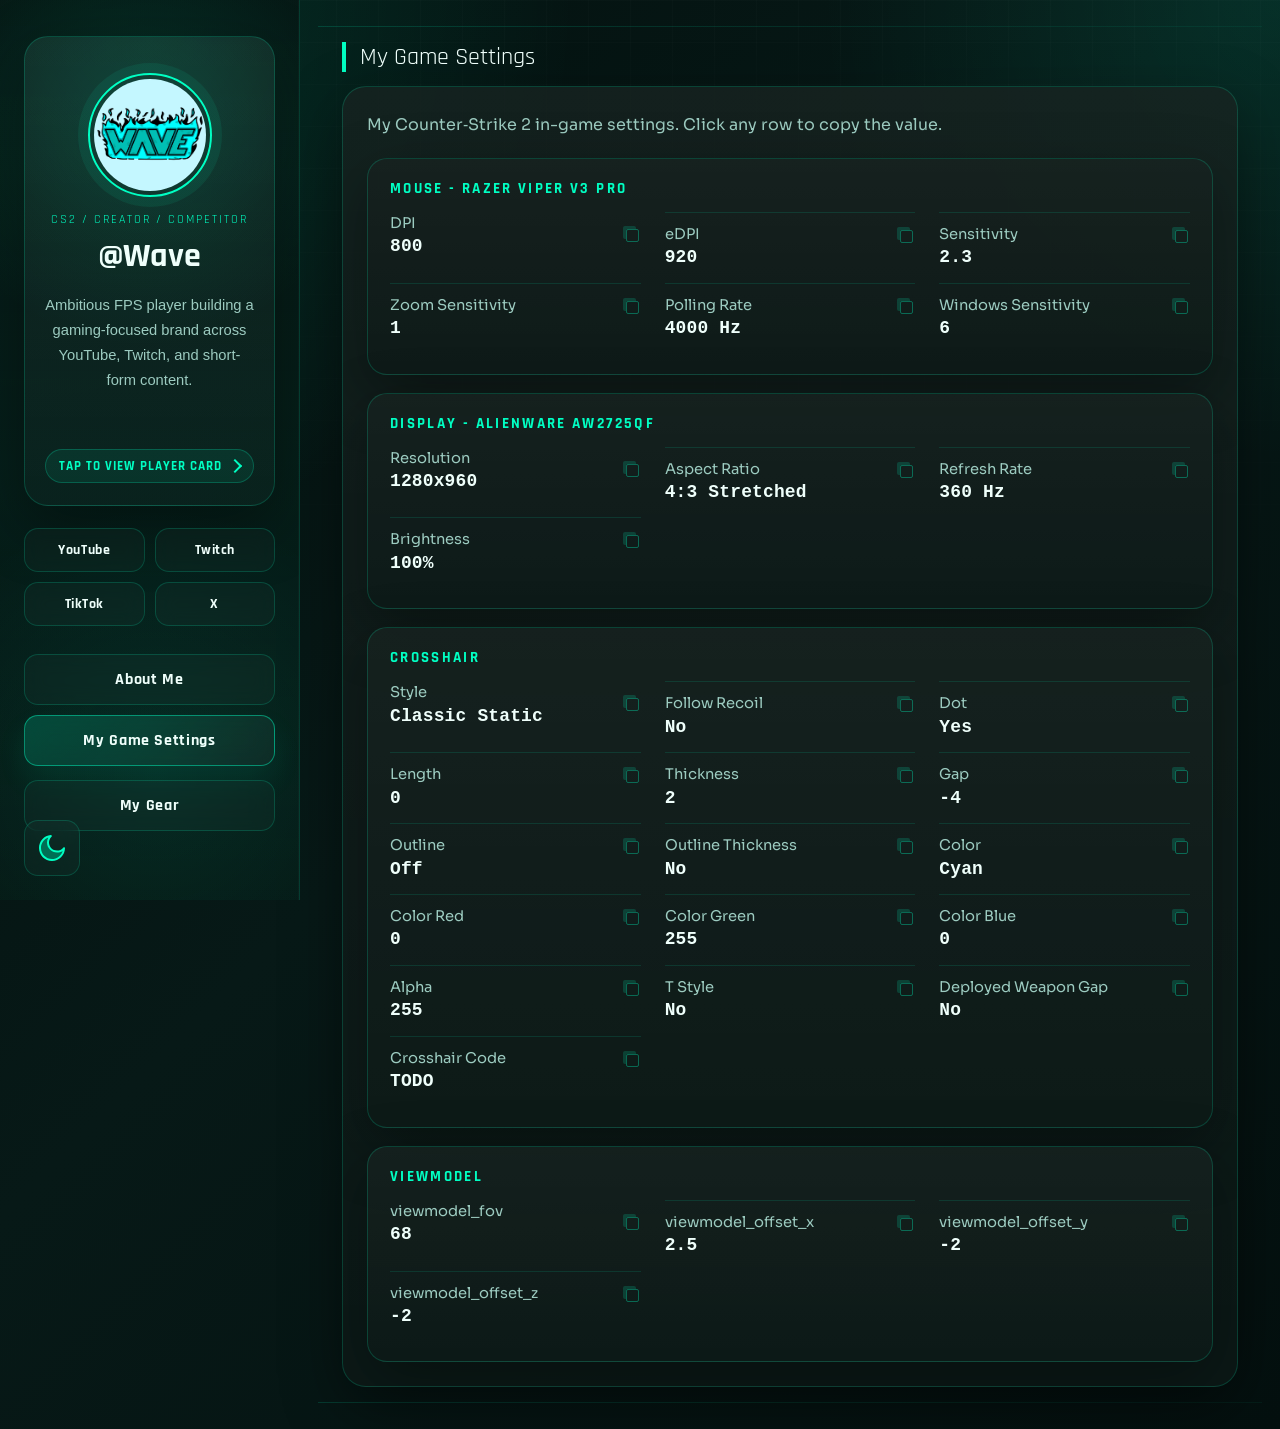
==== docs/index.html @ d4fa553a "Add files via upload" ====
<!DOCTYPE html>
<html lang="en">
<head>
    <meta charset="UTF-8">
    <meta name="viewport" content="width=device-width, initial-scale=1.0">
    <title>About Wave</title>
    <link rel="icon" href="/about-wave/site_top.png" type="image/png">
    <link rel="icon" href="/about-wave/favicon.ico" sizes="any">
    <link rel="apple-touch-icon" href="/about-wave/site_top.png">
    <link rel="preconnect" href="https://fonts.googleapis.com">
    <link rel="preconnect" href="https://fonts.gstatic.com" crossorigin>
    <link href="https://fonts.googleapis.com/css2?family=Rajdhani:wght@500;600;700&family=Sora:wght@400;500;600;700&display=swap" rel="stylesheet">
    <link rel="stylesheet" href="style.css">
</head>
<body class="dark">
    <div class="site-shell"></div>
    <div class="container">
        <aside class="sidebar">
            <button class="identity-badge" id="identityBadge" type="button" aria-label="Show player stats" aria-pressed="false">
                <div class="badge-card">
                    <div class="badge-face badge-front">
                        <div class="badge-front-content">
                            <img src="profile.png" alt="Wave profile picture" class="profile-img">
                            <p class="eyebrow">CS2 / Creator / Competitor</p>
                            <div class="username">@Wave</div>
                            <p class="bio">Ambitious FPS player building a gaming-focused brand across YouTube, Twitch, and short-form content.</p>
                        </div>
                        <span class="badge-hint">Tap to view player card</span>
                    </div>

                    <div class="badge-face badge-back">
                        <div class="player-tags">
                            <div class="player-tag">
                                <span>Current Rank</span>
                                <strong>Global Elite / Faceit 10</strong>
                            </div>
                            <div class="player-tag">
                                <span>Server</span>
                                <strong>Europe</strong>
                            </div>
                            <div class="player-tag">
                                <span>Peak ELO</span>
                                <strong>3150</strong>
                            </div>
                            <div class="player-tag">
                                <span>Team</span>
                                <strong>Open for Team</strong>
                            </div>
                        </div>
                        <span class="badge-hint badge-hint-back">Tap to flip back</span>
                    </div>
                </div>
            </button>

            <div class="socials">
                <a href="https://www.youtube.com/@wave7476" target="_blank" rel="noreferrer">YouTube</a>
                <a href="https://www.twitch.tv/wave_l7" target="_blank" rel="noreferrer">Twitch</a>
                <a href="https://www.tiktok.com/@wave_l7" target="_blank" rel="noreferrer">TikTok</a>
                <a href="https://x.com/wave_ll7?s=21&t=BufkbjyhLS3uzWWzU3MtsQ" target="_blank" rel="noreferrer">X</a>
            </div>

            <nav class="nav">
                <button class="nav-link" data-section="about">About Me</button>
                <button class="nav-link active" data-section="settings">My Game Settings</button>
                <button class="nav-link" data-section="gear">My Gear</button>
            </nav>

            <button id="themeToggle" aria-label="Toggle theme"></button>
        </aside>

        <main class="content">
            <section class="section" data-section="about">
                <div class="section-title">Who is Wave?</div>
                <div class="about-panel-flip" id="aboutPanelFlip">
                    <div class="about-panel-card">
                        <div class="panel about-panel about-panel-face about-panel-front" data-about-panel-toggle tabindex="0" role="button" aria-label="Show streaming and upload schedule">
                            <div class="about-copy">
                                <h2>A bit about myself</h2>
                                <div class="about-intro-chip">My name is Liam</div>
                                <p>I started playing games at a very young age and got hooked on FPS titles through Call of Duty 2 and Call of Duty 4. But I really fell in love with the genre when I stepped into the CS:GO territory.</p>
                                <p>Now I’m actively pursuing the highest level of gameplay, constantly improving while also maintaining that "fun" in games.</p>
                                <blockquote class="about-quote">
                                    <span class="about-quote-mark">"</span>
                                    <p>Your time is limited, so don’t waste it living someone else’s life.</p>
                                </blockquote>
                            </div>

                            <div class="milestone-summary">
                                <div class="summary-box">
                                    <span>Started With</span>
                                    <strong>Competitive CS2 passion</strong>
                                </div>
                                <div class="summary-box">
                                    <span>Built Around</span>
                                    <strong>YouTube + Esports</strong>
                                </div>
                                <div class="summary-box">
                                    <span>Current Goal</span>
                                    <strong>Make it to the Premier League</strong>
                                </div>
                            </div>
                        </div>

                        <div class="panel about-panel about-panel-face about-panel-back">
                            <button class="about-panel-toggle" type="button" data-about-panel-toggle aria-label="Show about me story">Back to Story</button>
                            <div class="schedule-copy">
                                <span class="widget-kicker">Content Schedule</span>
                                <h2>Live & Upload Calendar</h2>
                                <p>Keeping the week simple and consistent: live streams run from Friday to Sunday, and new videos land on Wednesday and Sunday.</p>
                                <div class="schedule-legend" aria-label="Calendar legend">
                                    <div class="schedule-legend-item">
                                        <span class="schedule-marker stream" aria-hidden="true"></span>
                                        <span>Stream</span>
                                    </div>
                                    <div class="schedule-legend-item">
                                        <span class="schedule-marker upload" aria-hidden="true"></span>
                                        <span>Upload</span>
                                    </div>
                                    <div class="schedule-legend-item">
                                        <span class="schedule-marker both" aria-hidden="true"></span>
                                        <span>Stream + Upload</span>
                                    </div>
                                </div>
                            </div>

                            <div class="schedule-card" aria-label="Weekly content calendar">
                                <div class="schedule-grid">
                                    <div class="schedule-day">
                                        <span class="schedule-day-label">Mon</span>
                                        <span class="schedule-marker off" aria-hidden="true"></span>
                                    </div>
                                    <div class="schedule-day">
                                        <span class="schedule-day-label">Tue</span>
                                        <span class="schedule-marker off" aria-hidden="true"></span>
                                    </div>
                                    <div class="schedule-day">
                                        <span class="schedule-day-label">Wed</span>
                                        <span class="schedule-marker upload" aria-hidden="true"></span>
                                    </div>
                                    <div class="schedule-day">
                                        <span class="schedule-day-label">Thu</span>
                                        <span class="schedule-marker off" aria-hidden="true"></span>
                                    </div>
                                    <div class="schedule-day">
                                        <span class="schedule-day-label">Fri</span>
                                        <span class="schedule-marker stream" aria-hidden="true"></span>
                                    </div>
                                    <div class="schedule-day">
                                        <span class="schedule-day-label">Sat</span>
                                        <span class="schedule-marker stream" aria-hidden="true"></span>
                                    </div>
                                    <div class="schedule-day featured">
                                        <span class="schedule-day-label">Sun</span>
                                        <span class="schedule-marker both" aria-hidden="true"></span>
                                    </div>
                                </div>
                                <div class="schedule-note">
                                    <strong>Streaming:</strong> Friday to Sunday, 7 PM to 10 PM (Ljubljana time)
                                </div>
                            </div>
                        </div>
                    </div>
                </div>

                <div class="about-widgets">
                    <div class="panel about-widget contact-widget">
                        <div class="widget-header">
                            <span class="widget-kicker">Contact Me</span>
                            <h3>Messages & Business Reachout</h3>
                        </div>
                        <div class="contact-list">
                            <div class="contact-item">
                                <div class="contact-item-main">
                                    <span>DM me on X</span>
                                    <strong>@wave_ll7</strong>
                                </div>
                                <a class="contact-mini-cta" href="https://x.com/wave_ll7?s=21&t=BufkbjyhLS3uzWWzU3MtsQ" target="_blank" rel="noreferrer" aria-label="Open X contact"></a>
                            </div>
                            <div class="contact-item">
                                <div class="contact-item-main">
                                    <span>Email</span>
                                    <strong>wave_l7.business@outlook.com</strong>
                                </div>
                                <a class="contact-mini-cta" href="mailto:wave_l7.business@outlook.com" aria-label="Open email prompt"></a>
                            </div>
                        </div>
                    </div>

                    <div class="panel about-widget region-widget">
                        <div class="widget-header">
                            <span class="widget-kicker">Country & Region</span>
                            <h3>Europe / Slovenia</h3>
                        </div>
                    </div>
                </div>

                <div class="timeline-header">
                    <div class="section-title timeline-title">Progress Timeline</div>
                    <div class="timeline-switch" aria-label="Timeline switcher">
                        <button class="timeline-tab active" data-timeline="esports">Esports</button>
                        <button class="timeline-tab" data-timeline="channel">Channel</button>
                    </div>
                </div>

                <div class="timeline-view active" data-timeline-view="esports">
                    <div class="timeline">
                        <article class="timeline-item timeline-item-start completed">
                            <span class="timeline-year">The Beginning</span>
                            <button class="timeline-card-flip" type="button" aria-label="Show Competitive Start achievement date">
                                <div class="timeline-card-stack">
                                    <div class="timeline-card timeline-card-front">
                                        <h3>Competitive Start</h3>
                                        <p>Started my grind up at the beginning of 2026 and am slowly grinding my way to the top level of the faceit playerbase.</p>
                                    </div>
                                    <div class="timeline-card timeline-card-back">
                                        <span class="timeline-date-label">Achievement Date</span>
                                        <strong>17 Jan 2026</strong>
                                    </div>
                                </div>
                            </button>
                        </article>
                        <article class="timeline-item completed">
                            <span class="timeline-year">Breakthrough</span>
                            <button class="timeline-card-flip" type="button" aria-label="Show First Serious Milestone achievement date">
                                <div class="timeline-card-stack">
                                    <div class="timeline-card timeline-card-front">
                                        <h3>First Serious Milestone</h3>
                                        <p>Reached 3k ELO for the first time </p>
                                    </div>
                                    <div class="timeline-card timeline-card-back">
                                        <span class="timeline-date-label">Achievement Date</span>
                                        <strong>30 Mar 2026</strong>
                                    </div>
                                </div>
                            </button>
                        </article>
                        <article class="timeline-item goal">
                            <span class="timeline-year">Next</span>
                            <div class="timeline-card">
                                <h3>Final Goal</h3>
                                <p>Aim to reach 4k ELO and earn a spot on my first esports team.</p>
                            </div>
                        </article>
                    </div>
                </div>

                <div class="timeline-view" data-timeline-view="channel">
                    <div class="timeline">
                        <article class="timeline-item timeline-item-start completed">
                            <span class="timeline-year">The Start</span>
                            <button class="timeline-card-flip" type="button" aria-label="Show Channel Launch achievement date">
                                <div class="timeline-card-stack">
                                    <div class="timeline-card timeline-card-front">
                                        <h3>Channel Launch</h3>
                                        <p>Created the Wave channel and uploaded the first Call of Duty Warzone montage.</p>
                                    </div>
                                    <div class="timeline-card timeline-card-back">
                                        <span class="timeline-date-label">Achievement Date</span>
                                        <strong>10 Nov 2020</strong>
                                    </div>
                                </div>
                            </button>
                        </article>
                        <article class="timeline-item completed">
                            <span class="timeline-year">Video Milestone</span>
                            <button class="timeline-card-flip" type="button" aria-label="Show Grinding Phase achievement date">
                                <div class="timeline-card-stack">
                                    <div class="timeline-card timeline-card-front">
                                        <h3>First Big Short</h3>
                                        <p>"Justice Rains From Above" Became the first Arc Raiders Short to reach one hundred thousand views on Christmas Eve and it felt unreal.</p>
                                    </div>
                                    <div class="timeline-card timeline-card-back">
                                        <span class="timeline-date-label">Achievement Date</span>
                                        <strong>24 Dec 2025</strong>
                                    </div>
                                </div>
                            </button>
                        </article>
                        <article class="timeline-item completed">
                            <span class="timeline-year">Video Milestone</span>
                            <button class="timeline-card-flip" type="button" aria-label="Show Breakthrough achievement date">
                                <div class="timeline-card-stack">
                                    <div class="timeline-card timeline-card-front">
                                        <h3>First Hundred Views</h3>
                                        <p>"Solo Queue Dust 2 FACEIT – Road to 3K" Became the first video to pass one hundred views.</p>
                                    </div>
                                    <div class="timeline-card timeline-card-back">
                                        <span class="timeline-date-label">Achievement Date</span>
                                        <strong>16 Mar 2026</strong>
                                    </div>
                                </div>
                            </button>
                        </article>
                        <article class="timeline-item goal">
                            <span class="timeline-year">Goal</span>
                            <div class="timeline-card">
                                <h3>Channel Goal</h3>
                                <p>Reach 100 Subscribers on YouTube.</p>
                            </div>
                        </article>
                    </div>
                </div>

                <p class="timeline-outro">Thanks for all the support and for taking the time to read my story.</p>
            </section>

            <section class="section active" data-section="settings">
                <div class="section-title">My Game Settings</div>
                <div class="panel settings-panel">
                    <p class="section-intro">My Counter‑Strike 2 in-game settings. Click any row to copy the value.</p>

                    <div class="settings-list">
                        <div class="settings-group">
                            <h3>Mouse - Razer Viper V3 Pro</h3>
                            <div class="settings-row"><span>DPI</span><strong>800</strong></div>
                            <div class="settings-row"><span>eDPI</span><strong>920</strong></div>
                            <div class="settings-row"><span>Sensitivity</span><strong>2.3</strong></div>
                            <div class="settings-row"><span>Zoom Sensitivity</span><strong>1</strong></div>
                            <div class="settings-row"><span>Polling Rate</span><strong>4000 Hz</strong></div>
                            <div class="settings-row"><span>Windows Sensitivity</span><strong>6</strong></div>
                        </div>

                        <div class="settings-group">
                            <h3>Display - Alienware AW2725QF</h3>
                            <div class="settings-row"><span>Resolution</span><strong>1280x960</strong></div>
                            <div class="settings-row"><span>Aspect Ratio</span><strong>4:3 Stretched</strong></div>
                            <div class="settings-row"><span>Refresh Rate</span><strong>360 Hz</strong></div>
                            <div class="settings-row"><span>Brightness</span><strong>100%</strong></div>
                        </div>

                        <div class="settings-group">
                            <h3>Crosshair</h3>
                            <div class="settings-row"><span>Style</span><strong>Classic Static</strong></div>
                            <div class="settings-row"><span>Follow Recoil</span><strong>No</strong></div>
                            <div class="settings-row"><span>Dot</span><strong>Yes</strong></div>
                            <div class="settings-row"><span>Length</span><strong>0</strong></div>
                            <div class="settings-row"><span>Thickness</span><strong>2</strong></div>
                            <div class="settings-row"><span>Gap</span><strong>-4</strong></div>
                            <div class="settings-row"><span>Outline</span><strong>Off</strong></div>
                            <div class="settings-row"><span>Outline Thickness</span><strong>No</strong></div>
                            <div class="settings-row"><span>Color</span><strong>Cyan</strong></div>
                            <div class="settings-row"><span>Color Red</span><strong>0</strong></div>
                            <div class="settings-row"><span>Color Green</span><strong>255</strong></div>
                            <div class="settings-row"><span>Color Blue</span><strong>0</strong></div>
                            <div class="settings-row"><span>Alpha</span><strong>255</strong></div>
                            <div class="settings-row"><span>T Style</span><strong>No</strong></div>
                            <div class="settings-row"><span>Deployed Weapon Gap</span><strong>No</strong></div>
                            <div class="settings-row"><span>Crosshair Code</span><strong>TODO</strong></div>
                        </div>

                        <div class="settings-group">
                            <h3>Viewmodel</h3>
                            <div class="settings-row"><span>viewmodel_fov</span><strong>68</strong></div>
                            <div class="settings-row"><span>viewmodel_offset_x</span><strong>2.5</strong></div>
                            <div class="settings-row"><span>viewmodel_offset_y</span><strong>-2</strong></div>
                            <div class="settings-row"><span>viewmodel_offset_z</span><strong>-2</strong></div>
                        </div>
                    </div>
                </div>
            </section>

            <section class="section" data-section="gear">
                <div class="section-title">My Gear</div>
                <div class="panel">
                    <div class="grid">
                        <div class="card">
                            <img src="mouse.jpg" alt="Razer Viper V3 Pro">
                            <h3>Razer Viper V3 Pro</h3>
                        </div>
                        <div class="card">
                            <img src="mousepad.jpg" alt="Razer Gigantus v2">
                            <h3>Razer Gigantus v2</h3>
                        </div>
                        <div class="card">
                            <img src="keyboard.jpg" alt="Razer Huntsman Mini">
                            <h3>Razer Huntsman Mini</h3>
                        </div>
                        <div class="card">
                            <img src="monitor_1.jpg" alt="Alienware AW2725QF 27 Inch 4K">
                            <h3>Alienware AW2725QF 27 Inch 4K</h3>
                        </div>
                        <div class="card">
                            <img src="headphones.jpg" alt="Sennheiser HD 560 S">
                            <h3>Sennheiser HD 560 S</h3>
                        </div>
                        <div class="card">
                            <img src="microphone.jpg" alt="ELGATO Wave:3">
                            <h3>ELGATO Wave:3</h3>
                        </div>
                        <div class="card">
                            <img src="webcam.jpg" alt="Logitech Brio 4K UHD">
                            <h3>Logitech Brio 4K UHD</h3>
                        </div>
                    </div>
                </div>

                <div class="section-title">My System</div>
                <div class="panel">
                    <div class="grid">
                        <div class="card">
                            <img src="cpu.jpg" alt="Ryzen 7 9800X3D">
                            <h3>Ryzen 7 9800X3D</h3>
                        </div>
                        <div class="card">
                            <img src="cpu_cooler.jpg" alt="DeepCool LS720 WH 360mm AIO">
                            <h3>DeepCool LS720 WH 360mm AIO</h3>
                        </div>
                        <div class="card">
                            <img src="ram.jpg" alt="ENVINDA DDR5 5600Mhz">
                            <h3>ENVINDA DDR5 5600Mhz</h3>
                        </div>
                        <div class="card">
                            <img src="gpu.jpg" alt="Gigabyte AERO 4070ti">
                            <h3>Gigabyte AERO 4070ti</h3>
                        </div>
                        <div class="card">
                            <img src="motherboard.jpg" alt="ASRock B850 Pro RS">
                            <h3>ASRock B850 Pro RS</h3>
                        </div>
                        <div class="card">
                            <img src="case.jpg" alt="NZXT H7 Flow">
                            <h3>NZXT H7 Flow</h3>
                        </div>
                        <div class="card">
                            <img src="case_fans.jpg" alt="Lian Li Bora Digital Gray">
                            <h3>Lian Li Bora Digital Gray</h3>
                        </div>
                        <div class="card">
                            <img src="ssd.jpg" alt="Crucial T500 2TB">
                            <h3>Crucial T500 2TB</h3>
                        </div>
                        <div class="card">
                            <img src="psu.jpg" alt="Thermaltake GF1 850W">
                            <h3>Thermaltake GF1 850W</h3>
                        </div>
                    </div>
                </div>
            </section>
        </main>
    </div>

    <script src="script.js"></script>
</body>
</html>
---- docs/style.css ----
:root {
    --bg: #061311;
    --panel: rgba(8, 21, 19, 0.82);
    --panel-strong: rgba(10, 31, 27, 0.92);
    --border: rgba(0, 255, 195, 0.18);
    --text: #effffb;
    --muted: #9ccbc0;
    --accent: #00ffc3;
    --accent-soft: rgba(0, 255, 195, 0.14);
    --shadow: 0 20px 60px rgba(0, 0, 0, 0.35);
    --sidebar-bg: linear-gradient(180deg, rgba(6, 18, 16, 0.96), rgba(6, 18, 16, 0.76));
}

* {
    margin: 0;
    padding: 0;
    box-sizing: border-box;
}

html {
    scroll-behavior: smooth;
}

body {
    min-height: 100vh;
    position: relative;
    font-family: "Sora", sans-serif;
    color: var(--text);
    background:
        radial-gradient(circle at top left, rgba(0, 255, 195, 0.16), transparent 30%),
        radial-gradient(circle at top right, rgba(0, 255, 195, 0.1), transparent 24%),
        linear-gradient(135deg, #03100e 0%, #071917 45%, #04100f 100%);
    transition: background 0.3s ease, color 0.3s ease;
    overflow-x: hidden;
}

body::before {
    content: "";
    position: fixed;
    inset: 0;
    background-image:
        linear-gradient(rgba(255, 255, 255, 0.02) 1px, transparent 1px),
        linear-gradient(90deg, rgba(255, 255, 255, 0.02) 1px, transparent 1px);
    background-size: 42px 42px;
    mask-image: linear-gradient(to bottom, rgba(0, 0, 0, 0.75), transparent 95%);
    pointer-events: none;
}

body:not(.dark) {
    --bg: #f7fffc;
    --panel: rgba(255, 255, 255, 0.92);
    --panel-strong: rgba(247, 255, 252, 0.98);
    --border: rgba(0, 184, 141, 0.2);
    --text: #0b1715;
    --muted: #35534d;
    --accent: #009a76;
    --accent-soft: rgba(0, 207, 160, 0.1);
    --shadow: 0 20px 60px rgba(8, 44, 37, 0.12);
    --sidebar-bg: linear-gradient(180deg, rgba(239, 255, 250, 0.97), rgba(225, 249, 242, 0.92));
    background:
        radial-gradient(circle at top left, rgba(0, 207, 160, 0.2), transparent 34%),
        radial-gradient(circle at bottom right, rgba(0, 207, 160, 0.12), transparent 28%),
        linear-gradient(135deg, #f7fffc 0%, #e7faf3 100%);
}

body:not(.dark)::before {
    background-image:
        linear-gradient(rgba(8, 53, 42, 0.05) 1px, transparent 1px),
        linear-gradient(90deg, rgba(8, 53, 42, 0.05) 1px, transparent 1px);
}

.site-shell {
    position: absolute;
    inset: 0;
    pointer-events: none;
    z-index: 0;
}

.site-shell::before,
.site-shell::after {
    content: "";
    position: absolute;
    left: 318px;
    right: 18px;
    height: 1px;
    background: linear-gradient(90deg, rgba(0, 255, 195, 0.16), rgba(0, 255, 195, 0.06));
    box-shadow: 0 0 28px rgba(0, 255, 195, 0.08);
}

.site-shell::before {
    top: 26px;
}

.site-shell::after {
    bottom: 26px;
}

.container {
    display: flex;
    min-height: 100vh;
    position: relative;
    z-index: 1;
}

.sidebar {
    width: 300px;
    height: 100vh;
    min-height: 100vh;
    position: sticky;
    top: 0;
    padding: 36px 24px;
    background: var(--sidebar-bg);
    border-right: 1px solid var(--border);
    box-shadow: inset -1px 0 0 rgba(255, 255, 255, 0.02);
    text-align: center;
    display: flex;
    flex-direction: column;
    justify-content: flex-start;
    overflow: hidden;
}

.sidebar::before {
    content: "";
    position: absolute;
    inset: 0;
    background:
        radial-gradient(circle at 48% 14%, rgba(0, 255, 195, 0.12), transparent 28%),
        radial-gradient(circle at 52% 86%, rgba(0, 255, 195, 0.08), transparent 34%),
        linear-gradient(180deg, rgba(0, 255, 195, 0.015) 0%, rgba(0, 255, 195, 0.03) 22%, rgba(0, 255, 195, 0.05) 52%, rgba(0, 255, 195, 0.035) 78%, rgba(0, 255, 195, 0.02) 100%);
    pointer-events: none;
}

.sidebar > * {
    position: relative;
    z-index: 1;
}

.identity-badge {
    margin: 0 0 22px;
    padding: 0;
    border: none;
    background: transparent;
    cursor: pointer;
    perspective: 1200px;
    text-align: inherit;
}

.badge-card {
    position: relative;
    min-height: 470px;
    transform-style: preserve-3d;
    transition: transform 0.65s cubic-bezier(0.22, 1, 0.36, 1);
}

.identity-badge:hover .badge-card,
.identity-badge:focus-visible .badge-card {
    transform: translateY(-2px);
}

.identity-badge.is-flipped .badge-card {
    transform: rotateY(180deg);
}

.badge-face {
    position: absolute;
    inset: 0;
    display: flex;
    flex-direction: column;
    justify-content: flex-start;
    padding: 26px 20px 22px;
    border-radius: 24px;
    border: 1px solid var(--border);
    background:
        linear-gradient(180deg, rgba(255, 255, 255, 0.05), rgba(255, 255, 255, 0.02)),
        radial-gradient(circle at 50% 0%, rgba(0, 255, 195, 0.06), transparent 42%);
    box-shadow: var(--shadow);
    backface-visibility: hidden;
    overflow: hidden;
}

body:not(.dark) .badge-face {
    background: rgba(255, 255, 255, 0.78);
}

.badge-front {
    align-items: center;
    justify-content: flex-start;
    padding-bottom: 106px;
}

.badge-back {
    transform: rotateY(180deg);
    align-items: stretch;
    justify-content: space-between;
}

.badge-front-content {
    display: flex;
    flex-direction: column;
    align-items: center;
    gap: 12px;
    width: 100%;
    padding-top: 10px;
}

.profile-img {
    width: 124px;
    height: 124px;
    border-radius: 50%;
    border: 2px solid var(--accent);
    padding: 4px;
    object-fit: cover;
    margin: 0 auto 2px;
    box-shadow: 0 0 0 10px rgba(0, 255, 195, 0.08);
}

.eyebrow,
.timeline-year,
.settings-group h3 {
    font-family: "Rajdhani", sans-serif;
    letter-spacing: 0.16em;
    text-transform: uppercase;
}

.eyebrow {
    color: var(--accent);
    font-size: 0.78rem;
    margin-bottom: 0;
}

.username {
    font-family: "Rajdhani", sans-serif;
    font-size: 2.15rem;
    font-weight: 700;
    color: var(--text);
    line-height: 1;
}

.bio {
    color: var(--muted);
    font-size: 0.92rem;
    line-height: 1.7;
    max-width: 230px;
    margin: 8px auto 0;
}

.player-tags {
    display: grid;
    gap: 10px;
    margin-bottom: 14px;
}

.player-tag {
    padding: 12px 14px;
    border-radius: 16px;
    border: 1px solid var(--border);
    background: rgba(255, 255, 255, 0.04);
    text-align: left;
}

body:not(.dark) .player-tag {
    background: rgba(255, 255, 255, 0.72);
}

.player-tag span {
    display: block;
    color: var(--muted);
    font-size: 0.74rem;
    letter-spacing: 0.08em;
    text-transform: uppercase;
    margin-bottom: 4px;
}

.player-tag strong {
    font-family: "Rajdhani", sans-serif;
    font-size: 1.08rem;
    font-weight: 700;
    color: var(--text);
}

.badge-hint {
    display: inline-flex;
    align-items: center;
    gap: 8px;
    align-self: center;
    margin-top: auto;
    padding: 8px 12px;
    border-radius: 999px;
    border: 1px solid rgba(0, 255, 195, 0.22);
    background: rgba(0, 255, 195, 0.08);
    color: var(--accent);
    font-family: "Rajdhani", sans-serif;
    font-size: 0.8rem;
    font-weight: 700;
    letter-spacing: 0.08em;
    text-transform: uppercase;
}

.badge-front .badge-hint {
    position: absolute;
    left: 20px;
    right: 20px;
    bottom: 22px;
    justify-content: center;
    margin-top: 0;
}

.badge-hint::after {
    content: "";
    width: 8px;
    height: 8px;
    border-top: 2px solid currentColor;
    border-right: 2px solid currentColor;
    transform: rotate(45deg);
}

.badge-hint-back {
    align-self: flex-start;
    margin-top: auto;
}

.identity-badge:hover .badge-hint,
.identity-badge:focus-visible .badge-hint {
    background: rgba(0, 255, 195, 0.12);
    box-shadow: 0 10px 24px rgba(0, 255, 195, 0.12);
}

.socials {
    display: grid;
    grid-template-columns: 1fr 1fr;
    gap: 10px;
    position: relative;
}

.socials a,
.nav-link,
#themeToggle {
    border-radius: 14px;
    border: 1px solid var(--border);
    background: rgba(255, 255, 255, 0.025);
    backdrop-filter: blur(10px);
    color: var(--text);
    text-decoration: none;
    transition: transform 0.2s ease, border-color 0.2s ease, background 0.2s ease, box-shadow 0.2s ease;
}

body:not(.dark) .socials a,
body:not(.dark) .nav-link,
body:not(.dark) #themeToggle {
    background: rgba(255, 255, 255, 0.52);
}

.socials a {
    padding: 12px 10px;
    font-family: "Rajdhani", sans-serif;
    font-size: 0.88rem;
    font-weight: 700;
    letter-spacing: 0.04em;
}

.socials a:hover,
.nav-link:hover,
.nav-link.active,
#themeToggle:hover {
    transform: translateY(-2px);
    border-color: rgba(0, 255, 195, 0.45);
    background: linear-gradient(135deg, rgba(0, 255, 195, 0.18), rgba(255, 255, 255, 0.04));
    box-shadow: 0 14px 30px rgba(0, 255, 195, 0.08);
}

.nav {
    margin-top: 28px;
    display: grid;
    gap: 12px;
    position: relative;
}

.nav-link {
    padding: 14px 16px;
    font-family: "Rajdhani", sans-serif;
    font-size: 1rem;
    font-weight: 800;
    letter-spacing: 0.04em;
    cursor: pointer;
}

#themeToggle {
    position: fixed;
    left: 24px;
    bottom: 24px;
    width: 56px;
    height: 56px;
    margin-top: 0;
    align-self: auto;
    cursor: pointer;
    z-index: 10;
}

#themeToggle::before {
    content: "";
    display: block;
    width: 26px;
    height: 26px;
    margin: 0 auto;
    background: url("half_moon_dark.svg") no-repeat center / contain;
}

body:not(.dark) #themeToggle::before {
    background-image: url("half_moon_light.svg");
}

.content {
    flex: 1;
    padding: 42px;
}

.panel,
.card,
.timeline-card,
.about-bubble,
.settings-group {
    background: linear-gradient(180deg, rgba(255, 255, 255, 0.05), rgba(255, 255, 255, 0.02));
    border: 1px solid var(--border);
    box-shadow: var(--shadow);
}

.section {
    display: none;
}

.section.active {
    display: block;
    animation: fadeUp 0.35s ease;
}

.section-title {
    font-family: "Rajdhani", sans-serif;
    font-size: 1.5rem;
    color: var(--text);
    margin: 0 0 14px;
    padding-left: 14px;
    border-left: 4px solid var(--accent);
}

.panel {
    border-radius: 24px;
    padding: 24px;
    background-color: var(--panel);
}

.about-panel-flip {
    perspective: 1400px;
}

.about-panel-card {
    position: relative;
    min-height: 430px;
    transform-style: preserve-3d;
    transition: transform 0.72s cubic-bezier(0.22, 1, 0.36, 1);
}

.about-panel-flip.is-flipped .about-panel-card {
    transform: rotateY(180deg);
}

.about-panel {
    display: grid;
    grid-template-columns: minmax(0, 1.7fr) minmax(280px, 0.9fr);
    gap: 28px;
}

.about-panel-face {
    position: absolute;
    inset: 0;
    backface-visibility: hidden;
    overflow: hidden;
    padding-top: 66px;
}

.about-panel-back {
    transform: rotateY(180deg);
    background:
        radial-gradient(circle at top right, rgba(0, 255, 195, 0.12), transparent 28%),
        linear-gradient(180deg, rgba(255, 255, 255, 0.035), rgba(255, 255, 255, 0.015));
}

.about-panel-front {
    cursor: pointer;
}

.about-panel-front::after {
    content: "";
    position: absolute;
    top: 22px;
    right: 22px;
    width: 14px;
    height: 14px;
    border-top: 3px solid rgba(0, 255, 195, 0.58);
    border-right: 3px solid rgba(0, 255, 195, 0.58);
    border-radius: 2px;
    transform: rotate(45deg);
    opacity: 0.82;
    pointer-events: none;
    transition: opacity 0.2s ease, transform 0.2s ease, border-color 0.2s ease;
}

.about-panel-front:hover::after,
.about-panel-front:focus-visible::after {
    opacity: 1;
    border-color: rgba(0, 255, 195, 0.8);
    transform: rotate(45deg) translateY(-1px);
}

.about-panel-toggle {
    position: absolute;
    top: 18px;
    right: 18px;
    display: inline-flex;
    align-items: center;
    gap: 8px;
    padding: 8px 12px;
    border-radius: 999px;
    border: 1px solid rgba(0, 255, 195, 0.2);
    background: rgba(0, 255, 195, 0.08);
    color: var(--accent);
    font-family: "Rajdhani", sans-serif;
    font-size: 0.82rem;
    font-weight: 700;
    letter-spacing: 0.08em;
    text-transform: uppercase;
    cursor: pointer;
    transition: transform 0.2s ease, background 0.2s ease, box-shadow 0.2s ease;
    z-index: 2;
}

.about-panel-toggle::after {
    content: "";
    width: 8px;
    height: 8px;
    border-top: 2px solid currentColor;
    border-right: 2px solid currentColor;
    transform: rotate(45deg);
}

.about-panel-back .about-panel-toggle::after {
    transform: rotate(225deg);
}

.about-panel-toggle:hover,
.about-panel-toggle:focus-visible {
    transform: translateY(-1px);
    background: rgba(0, 255, 195, 0.12);
    box-shadow: 0 12px 28px rgba(0, 255, 195, 0.12);
}

.about-widgets {
    display: grid;
    grid-template-columns: repeat(2, minmax(0, 1fr));
    gap: 22px;
    margin-top: 22px;
}

.about-widget {
    min-height: 240px;
    display: flex;
    flex-direction: column;
    justify-content: space-between;
    overflow: hidden;
    position: relative;
}

.about-widget::before {
    content: "";
    position: absolute;
    inset: 0;
    background:
        radial-gradient(circle at top right, rgba(0, 255, 195, 0.12), transparent 28%),
        linear-gradient(180deg, rgba(255, 255, 255, 0.02), transparent 38%);
    pointer-events: none;
}

.widget-header,
.contact-list,
.region-widget {
    position: relative;
    z-index: 1;
}

.widget-kicker {
    display: inline-block;
    color: var(--accent);
    font-family: "Rajdhani", sans-serif;
    font-size: 0.8rem;
    font-weight: 700;
    letter-spacing: 0.14em;
    text-transform: uppercase;
    margin-bottom: 6px;
}

.widget-header h3 {
    font-family: "Rajdhani", sans-serif;
    font-size: 1.8rem;
    line-height: 1;
}

.region-widget {
    justify-content: center;
    text-align: center;
}

.contact-widget {
    gap: 18px;
}

.contact-list {
    display: grid;
    gap: 12px;
}

.contact-item {
    padding: 14px 16px;
    border-radius: 16px;
    border: 1px solid var(--border);
    background: rgba(255, 255, 255, 0.035);
    display: flex;
    align-items: center;
    justify-content: space-between;
    gap: 14px;
    overflow: hidden;
}

body:not(.dark) .contact-item {
    background: rgba(255, 255, 255, 0.58);
}

.contact-item span {
    display: block;
    color: var(--muted);
    font-size: 0.78rem;
    text-transform: uppercase;
    letter-spacing: 0.1em;
    margin-bottom: 4px;
}

.contact-item-main {
    min-width: 0;
}

.contact-item strong {
    font-family: "Rajdhani", sans-serif;
    font-size: 1.1rem;
}

.contact-mini-cta {
    display: inline-flex;
    align-items: center;
    justify-content: center;
    min-height: 40px;
    min-width: 48px;
    padding: 0;
    border-radius: 10px;
    border: 1px solid rgba(0, 255, 195, 0.18);
    background: rgba(0, 255, 195, 0.06);
    color: var(--text);
    text-decoration: none;
    font-family: "Rajdhani", sans-serif;
    transition: transform 0.2s ease, box-shadow 0.2s ease, background 0.2s ease;
    white-space: nowrap;
    flex: 0 0 52px;
}

.contact-mini-cta::after {
    content: "";
    width: 9px;
    height: 9px;
    border-top: 2px solid currentColor;
    border-right: 2px solid currentColor;
    transform: rotate(45deg);
}

.contact-mini-cta:hover {
    transform: translateY(-2px);
    background: rgba(0, 255, 195, 0.12);
    box-shadow: 0 14px 30px rgba(0, 255, 195, 0.12);
}

.about-copy h2 {
    font-family: "Rajdhani", sans-serif;
    font-size: 2rem;
    line-height: 1;
    margin-bottom: 14px;
}

.about-copy {
    padding-top: 6px;
}

.about-intro-chip {
    display: block;
    margin: 2px 0 16px;
    color: var(--accent);
    font-family: "Rajdhani", sans-serif;
    font-size: 1.12rem;
    font-weight: 700;
    letter-spacing: 0.06em;
}

.about-quote {
    position: relative;
    margin-top: 20px;
    padding: 18px 18px 18px 42px;
    border-radius: 18px;
    border: 1px solid rgba(0, 255, 195, 0.14);
    background: rgba(0, 255, 195, 0.06);
}

.about-quote-mark {
    position: absolute;
    left: 14px;
    top: 8px;
    color: var(--accent);
    font-family: "Rajdhani", sans-serif;
    font-size: 2.4rem;
    font-weight: 700;
    line-height: 1;
}

.about-quote p {
    color: var(--text);
    font-size: 0.98rem;
    line-height: 1.75;
    margin: 0;
}

.schedule-copy {
    display: flex;
    flex-direction: column;
    justify-content: center;
    gap: 14px;
}

.schedule-copy h2 {
    font-family: "Rajdhani", sans-serif;
    font-size: 2rem;
    line-height: 1;
}

.schedule-copy p {
    color: var(--muted);
    line-height: 1.8;
    max-width: 44ch;
}

.schedule-legend {
    display: flex;
    flex-wrap: wrap;
    gap: 12px;
    margin-top: 4px;
}

.schedule-legend-item {
    display: inline-flex;
    align-items: center;
    gap: 8px;
    padding: 8px 10px;
    border-radius: 999px;
    border: 1px solid rgba(0, 255, 195, 0.12);
    background: rgba(0, 255, 195, 0.05);
    color: var(--muted);
    font-size: 0.82rem;
}

.schedule-card {
    border-radius: 22px;
    border: 1px solid rgba(0, 255, 195, 0.18);
    background:
        linear-gradient(180deg, rgba(255, 255, 255, 0.035), rgba(255, 255, 255, 0.015)),
        radial-gradient(circle at bottom right, rgba(0, 255, 195, 0.08), transparent 38%);
    padding: 18px;
    display: flex;
    flex-direction: column;
    justify-content: space-between;
    gap: 16px;
}

.schedule-grid {
    display: grid;
    grid-template-columns: repeat(7, minmax(0, 1fr));
    gap: 10px;
}

.schedule-day {
    min-height: 134px;
    border-radius: 18px;
    border: 1px solid rgba(0, 255, 195, 0.14);
    background: rgba(255, 255, 255, 0.03);
    display: flex;
    flex-direction: column;
    align-items: center;
    justify-content: space-between;
    padding: 14px 10px;
}

body:not(.dark) .schedule-day {
    background: rgba(255, 255, 255, 0.6);
}

.schedule-day.featured {
    background:
        linear-gradient(180deg, rgba(0, 255, 195, 0.08), rgba(255, 255, 255, 0.025)),
        rgba(255, 255, 255, 0.03);
}

.schedule-day-label {
    font-family: "Rajdhani", sans-serif;
    font-size: 1rem;
    font-weight: 700;
    letter-spacing: 0.06em;
    text-transform: uppercase;
    color: var(--text);
}

.schedule-marker {
    width: 28px;
    height: 28px;
    border-radius: 50%;
    display: inline-flex;
    align-items: center;
    justify-content: center;
    position: relative;
    flex-shrink: 0;
}

.schedule-marker.off {
    border: 1px solid rgba(156, 203, 192, 0.18);
    background: rgba(255, 255, 255, 0.025);
}

.schedule-marker.stream {
    border: 2px solid var(--accent);
    background: transparent;
    box-shadow: 0 0 0 5px rgba(0, 255, 195, 0.08);
}

.schedule-marker.upload {
    border: 2px solid rgba(0, 255, 195, 0.28);
    background: var(--accent);
    box-shadow: 0 0 0 5px rgba(0, 255, 195, 0.08);
}

.schedule-marker.both {
    border: 2px solid var(--accent);
    background: transparent;
    box-shadow: 0 0 0 5px rgba(0, 255, 195, 0.08);
}

.schedule-marker.both::after {
    content: "";
    width: 10px;
    height: 10px;
    border-radius: 50%;
    background: var(--accent);
}

.schedule-note {
    padding: 14px 16px;
    border-radius: 16px;
    border: 1px solid rgba(0, 255, 195, 0.14);
    background: rgba(0, 255, 195, 0.05);
    color: var(--muted);
    line-height: 1.7;
}

.schedule-note strong {
    color: var(--text);
    font-family: "Rajdhani", sans-serif;
    font-size: 1.02rem;
    margin-right: 6px;
}

.section-intro,
.about-copy p,
.timeline-card p {
    color: var(--muted);
    line-height: 1.8;
}

.milestone-summary {
    display: grid;
    align-content: start;
    gap: 12px;
    padding-top: 4px;
}

.summary-box {
    position: relative;
    min-height: 92px;
    padding: 18px 20px 18px 20px;
    border-radius: 20px;
    background:
        linear-gradient(180deg, rgba(0, 255, 195, 0.05), rgba(255, 255, 255, 0.02)),
        rgba(0, 255, 195, 0.06);
    border: 1px solid rgba(0, 255, 195, 0.12);
    display: flex;
    flex-direction: column;
    justify-content: center;
    overflow: hidden;
}

.summary-box span {
    display: block;
    color: var(--accent);
    font-family: "Rajdhani", sans-serif;
    font-size: 0.78rem;
    font-weight: 800;
    letter-spacing: 0.14em;
    text-transform: uppercase;
    margin-bottom: 8px;
    opacity: 0.95;
}

.summary-box strong {
    font-family: "Rajdhani", sans-serif;
    font-size: 1.16rem;
    line-height: 1.2;
    max-width: 18ch;
}

.timeline-title {
    margin: 0;
}

.timeline-header {
    display: flex;
    align-items: center;
    justify-content: space-between;
    gap: 16px;
    margin-top: 26px;
    margin-bottom: 14px;
}

.timeline-switch {
    display: inline-flex;
    padding: 4px;
    border-radius: 999px;
    border: 1px solid var(--border);
    background: rgba(255, 255, 255, 0.04);
    box-shadow: var(--shadow);
}

.timeline-tab {
    border: none;
    background: transparent;
    color: var(--muted);
    font-family: "Rajdhani", sans-serif;
    font-size: 0.98rem;
    font-weight: 700;
    padding: 10px 16px;
    border-radius: 999px;
    cursor: pointer;
    transition: background 0.2s ease, color 0.2s ease, transform 0.2s ease;
}

.timeline-tab:hover,
.timeline-tab.active {
    background: linear-gradient(135deg, rgba(0, 255, 195, 0.18), rgba(255, 255, 255, 0.04));
    color: var(--text);
}

.timeline-view {
    display: none;
}

.timeline-view.active {
    display: block;
    animation: fadeUp 0.3s ease;
}

.timeline {
    display: grid;
    gap: 18px;
    padding-left: 28px;
}

.timeline-item {
    position: relative;
    padding-bottom: 18px;
}

.timeline-item:not(:last-child)::after {
    content: "";
    position: absolute;
    left: -19px;
    top: 28px;
    bottom: -26px;
    width: 2px;
    background:
        radial-gradient(circle, rgba(0, 255, 195, 0.92) 0 2px, rgba(0, 255, 195, 0.28) 3px, transparent 6px) center -24px / 16px 88px repeat-y,
        linear-gradient(180deg, rgba(0, 255, 195, 0.92), rgba(0, 255, 195, 0.18));
    box-shadow: 0 0 18px rgba(0, 255, 195, 0.2);
    animation: timelineLineBreathe 8s ease-in-out infinite, timelineLineFlow 15s linear infinite;
    transform-origin: top center;
}

.timeline-item::before {
    content: "";
    position: absolute;
    left: -28px;
    top: 8px;
    width: 18px;
    height: 18px;
    border-radius: 50%;
    background: var(--bg);
    border: 2px solid var(--accent);
    box-shadow: 0 0 0 5px rgba(0, 255, 195, 0.12);
    z-index: 2;
}

.timeline-item.completed::before {
    background:
        radial-gradient(circle at 32% 32%, var(--accent) 0 3px, var(--bg) 4px 100%);
    box-shadow:
        0 0 0 5px rgba(0, 255, 195, 0.12),
        0 0 12px rgba(0, 255, 195, 0.18);
    animation: timelineBreathe 6.5s ease-in-out infinite;
}

.timeline-item.goal::before {
    background: var(--bg);
    box-shadow: 0 0 0 5px rgba(0, 255, 195, 0.08);
    animation: timelineBreathe 6.5s ease-in-out infinite;
}

.timeline-year {
    display: inline-block;
    color: var(--accent);
    font-size: 0.76rem;
    font-weight: 700;
    letter-spacing: 0.18em;
    margin-bottom: 8px;
}

.timeline-card {
    position: relative;
    z-index: 1;
    border-radius: 20px;
    padding: 18px 20px;
    background-color: var(--panel-strong);
}

.timeline-card-flip {
    display: block;
    width: 100%;
    padding: 0;
    border: none;
    background: transparent;
    cursor: pointer;
    perspective: 1200px;
    text-align: left;
    color: inherit;
    font: inherit;
}

.timeline-card-stack {
    position: relative;
    min-height: 122px;
    transform-style: preserve-3d;
    transition: transform 0.6s cubic-bezier(0.22, 1, 0.36, 1);
}

.timeline-item.timeline-item-start .timeline-card-stack,
.timeline-item.goal .timeline-card,
.timeline-item.goal .timeline-card-stack {
    min-height: 150px;
}

.timeline-card-flip:focus-visible .timeline-card-stack,
.timeline-item.is-flipped .timeline-card-stack {
    transform: rotateY(180deg);
}

.timeline-card-front,
.timeline-card-back {
    position: absolute;
    inset: 0;
    backface-visibility: hidden;
    display: flex;
    flex-direction: column;
    justify-content: center;
}

.timeline-card-front::after,
.timeline-card-back::after {
    content: "";
    position: absolute;
    top: 18px;
    right: 18px;
    width: 13px;
    height: 13px;
    border-top: 3px solid rgba(0, 255, 195, 0.76);
    border-right: 3px solid rgba(0, 255, 195, 0.76);
    border-radius: 2px;
    opacity: 0.82;
    transition: opacity 0.2s ease, transform 0.2s ease;
    pointer-events: none;
}

.timeline-card-front::after {
    transform: rotate(45deg);
}

.timeline-card-back {
    transform: rotateY(180deg);
    align-items: flex-start;
    gap: 8px;
    background:
        linear-gradient(180deg, rgba(255, 255, 255, 0.05), rgba(255, 255, 255, 0.02)),
        radial-gradient(circle at top right, rgba(0, 255, 195, 0.1), transparent 38%);
    border: 1px solid var(--border);
    box-shadow: var(--shadow);
}

.timeline-card-back::after {
    transform: rotate(225deg);
}

.timeline-card-flip:hover .timeline-card-front::after,
.timeline-card-flip:hover .timeline-card-back::after,
.timeline-card-flip:focus-visible .timeline-card-front::after,
.timeline-card-flip:focus-visible .timeline-card-back::after {
    opacity: 1;
}

.timeline-date-label {
    color: var(--accent);
    font-family: "Rajdhani", sans-serif;
    font-size: 0.8rem;
    font-weight: 700;
    letter-spacing: 0.14em;
    text-transform: uppercase;
}

.timeline-card-back strong {
    font-family: "Rajdhani", sans-serif;
    font-size: 1.6rem;
    line-height: 1;
}

.timeline-item.timeline-item-start .timeline-card-front h3,
.timeline-item.goal .timeline-card h3 {
    font-size: 1.42rem;
}

.timeline-item.timeline-item-start .timeline-card-front p,
.timeline-item.goal .timeline-card p {
    font-size: 1rem;
}

.timeline-item.goal .timeline-card {
    display: flex;
    flex-direction: column;
    justify-content: center;
    background:
        linear-gradient(180deg, rgba(255, 255, 255, 0.025), rgba(255, 255, 255, 0.01)),
        radial-gradient(circle at top right, rgba(0, 255, 195, 0.08), transparent 46%);
    border: 1px solid rgba(0, 255, 195, 0.22);
    box-shadow:
        var(--shadow),
        inset 0 0 0 1px rgba(0, 255, 195, 0.08),
        0 0 0 1px rgba(0, 255, 195, 0.04);
}

.timeline-item.goal .timeline-card h3,
.timeline-item.goal .timeline-card p {
    text-align: left;
}

.timeline-item.goal .timeline-card::before {
    content: "Destination";
    position: absolute;
    top: 16px;
    right: 18px;
    color: rgba(0, 255, 195, 0.72);
    font-family: "Rajdhani", sans-serif;
    font-size: 0.72rem;
    font-weight: 700;
    letter-spacing: 0.14em;
    text-transform: uppercase;
}

.timeline-card h3,
.card h3 {
    font-family: "Rajdhani", sans-serif;
    font-size: 1.24rem;
}

.timeline-outro {
    margin: 34px 0 42px;
    text-align: center;
    color: var(--muted);
    font-size: 0.88rem;
    line-height: 1.7;
    opacity: 0.88;
}

.section[data-section="gear"] .panel + .section-title {
    margin-top: 28px;
}

.settings-panel {
    display: grid;
    gap: 18px;
}

.settings-list {
    display: grid;
    gap: 18px;
}

.settings-group {
    display: grid;
    grid-template-columns: repeat(auto-fit, minmax(190px, 1fr));
    gap: 0 24px;
    border-radius: 20px;
    padding: 20px 22px;
    background-color: var(--panel);
}

.settings-group h3 {
    grid-column: 1 / -1;
    color: var(--accent);
    font-size: 0.92rem;
    margin-bottom: 14px;
}

.settings-row {
    position: relative;
    display: flex;
    flex-direction: column;
    align-items: flex-start;
    gap: 4px;
    padding: 12px 0 14px;
    border-top: 1px solid rgba(0, 255, 195, 0.12);
    cursor: pointer;
    transition: transform 0.2s ease;
}

.settings-group h3 + .settings-row {
    border-top: none;
    padding-top: 2px;
}

.settings-row::after {
    content: "";
    position: absolute;
    top: 17px;
    right: 2px;
    width: 11px;
    height: 11px;
    border: 1.5px solid rgba(0, 255, 195, 0.44);
    border-radius: 2px;
    background: transparent;
    box-shadow: -3px -3px 0 0 rgba(0, 255, 195, 0.22);
    opacity: 0.78;
    transition: border-color 0.2s ease, box-shadow 0.2s ease, opacity 0.2s ease, transform 0.2s ease;
    pointer-events: none;
}

.settings-row:hover,
.settings-row:focus-within {
    transform: translateY(-1px);
}

.settings-row:hover::after,
.settings-row:focus-within::after {
    border-color: rgba(0, 255, 195, 0.6);
    opacity: 1;
    box-shadow: -3px -3px 0 0 rgba(0, 255, 195, 0.34);
    transform: translateY(-1px);
}

body:not(.dark) .settings-row::after {
    border-color: rgba(0, 154, 118, 0.5);
    box-shadow: -3px -3px 0 0 rgba(0, 154, 118, 0.24);
    opacity: 0.88;
}

body:not(.dark) .settings-row:hover::after,
body:not(.dark) .settings-row:focus-within::after {
    border-color: rgba(0, 154, 118, 0.72);
    box-shadow: -3px -3px 0 0 rgba(0, 154, 118, 0.34);
}

.settings-row span {
    color: var(--muted);
    font-size: 0.92rem;
    line-height: 1.25;
}

.settings-row strong {
    text-align: left;
    font-weight: 700;
    color: var(--text);
    font-family: "Rajdhani", sans-serif;
    font-size: 1.12rem;
    line-height: 1.2;
    min-width: 0;
    font-family: "JetBrains Mono", "SFMono-Regular", Consolas, "Liberation Mono", Menlo, monospace;
    background: transparent;
    letter-spacing: 0.01em;
    user-select: all;
}

.settings-row.is-copied strong {
    color: var(--accent);
}

.settings-row.is-copied::after {
    content: "";
    width: 12px;
    height: 7px;
    top: 20px;
    right: 1px;
    border: none;
    border-left: 2px solid rgba(0, 255, 195, 0.95);
    border-bottom: 2px solid rgba(0, 255, 195, 0.95);
    border-radius: 0;
    background: transparent;
    box-shadow: none;
    opacity: 1;
    transform: rotate(-45deg);
}

.grid {
    display: grid;
    grid-template-columns: repeat(auto-fit, minmax(220px, 1fr));
    gap: 18px;
}

.card {
    border-radius: 20px;
    padding: 14px;
    background-color: var(--panel);
    transition: transform 0.22s ease, box-shadow 0.22s ease, border-color 0.22s ease;
}

.card:hover {
    transform: translateY(-4px);
    border-color: rgba(0, 255, 195, 0.4);
    box-shadow: 0 20px 38px rgba(0, 0, 0, 0.3);
}

.card img {
    width: 100%;
    height: auto;
    object-fit: contain;
    border-radius: 14px;
    margin-bottom: 12px;
    display: block;
    background: rgba(255, 255, 255, 0.03);
}

.card h3 {
    font-size: 1.1rem;
}

@keyframes fadeUp {
    from {
        opacity: 0;
        transform: translateY(8px);
    }
    to {
        opacity: 1;
        transform: translateY(0);
    }
}

@keyframes timelineBreathe {
    0%, 100% {
        opacity: 0.92;
        transform: scale(1);
    }
    50% {
        opacity: 1;
        transform: scale(1.08);
    }
}

@keyframes timelineLineBreathe {
    0%, 100% {
        opacity: 0.72;
    }
    50% {
        opacity: 0.96;
    }
}

@keyframes timelineLineFlow {
    0% {
        background-position: center -24px, center 0;
    }
    100% {
        background-position: center 64px, center 0;
    }
}

@media (max-width: 980px) {
    .site-shell::before,
    .site-shell::after {
        left: 18px;
    }

    .container {
        flex-direction: column;
    }

    .sidebar {
        width: 100%;
        height: auto;
        min-height: auto;
        position: relative;
        border-right: none;
        border-bottom: 1px solid var(--border);
        overflow: visible;
    }

    .content {
        padding: 24px;
    }

    .about-panel {
        grid-template-columns: 1fr;
    }

    .about-panel-card {
        min-height: 760px;
    }

    .about-widgets {
        grid-template-columns: 1fr;
    }

    .schedule-grid {
        grid-template-columns: repeat(4, minmax(0, 1fr));
    }
}

@media (max-width: 640px) {
    .sidebar,
    .content {
        padding: 20px;
    }

    .sidebar {
        padding-bottom: 92px;
    }

    .badge-card {
        min-height: 470px;
    }

    .badge-front {
        padding-bottom: 118px;
    }

    .badge-front-content {
        gap: 14px;
        padding-top: 4px;
    }

    .bio {
        font-size: 1rem;
        line-height: 1.85;
        max-width: 260px;
    }

    .badge-front .badge-hint {
        bottom: 18px;
    }

    .socials {
        grid-template-columns: 1fr;
    }

    .panel,
    .settings-group {
        padding: 18px;
    }

    .about-panel-face {
        padding-top: 70px;
    }

    .about-panel-card {
        min-height: 860px;
    }

    .about-panel-toggle {
        top: 14px;
        right: 14px;
    }

    .schedule-grid {
        grid-template-columns: repeat(2, minmax(0, 1fr));
    }

    .schedule-day {
        min-height: 108px;
    }

    .timeline-header {
        align-items: flex-start;
        flex-direction: column;
    }

    .timeline-switch {
        width: 100%;
    }

    .timeline-tab {
        flex: 1;
        text-align: center;
    }

    #themeToggle {
        left: 16px;
        bottom: 16px;
    }

    .settings-row {
        flex-direction: column;
        gap: 6px;
    }

    .settings-row strong {
        text-align: left;
    }
}
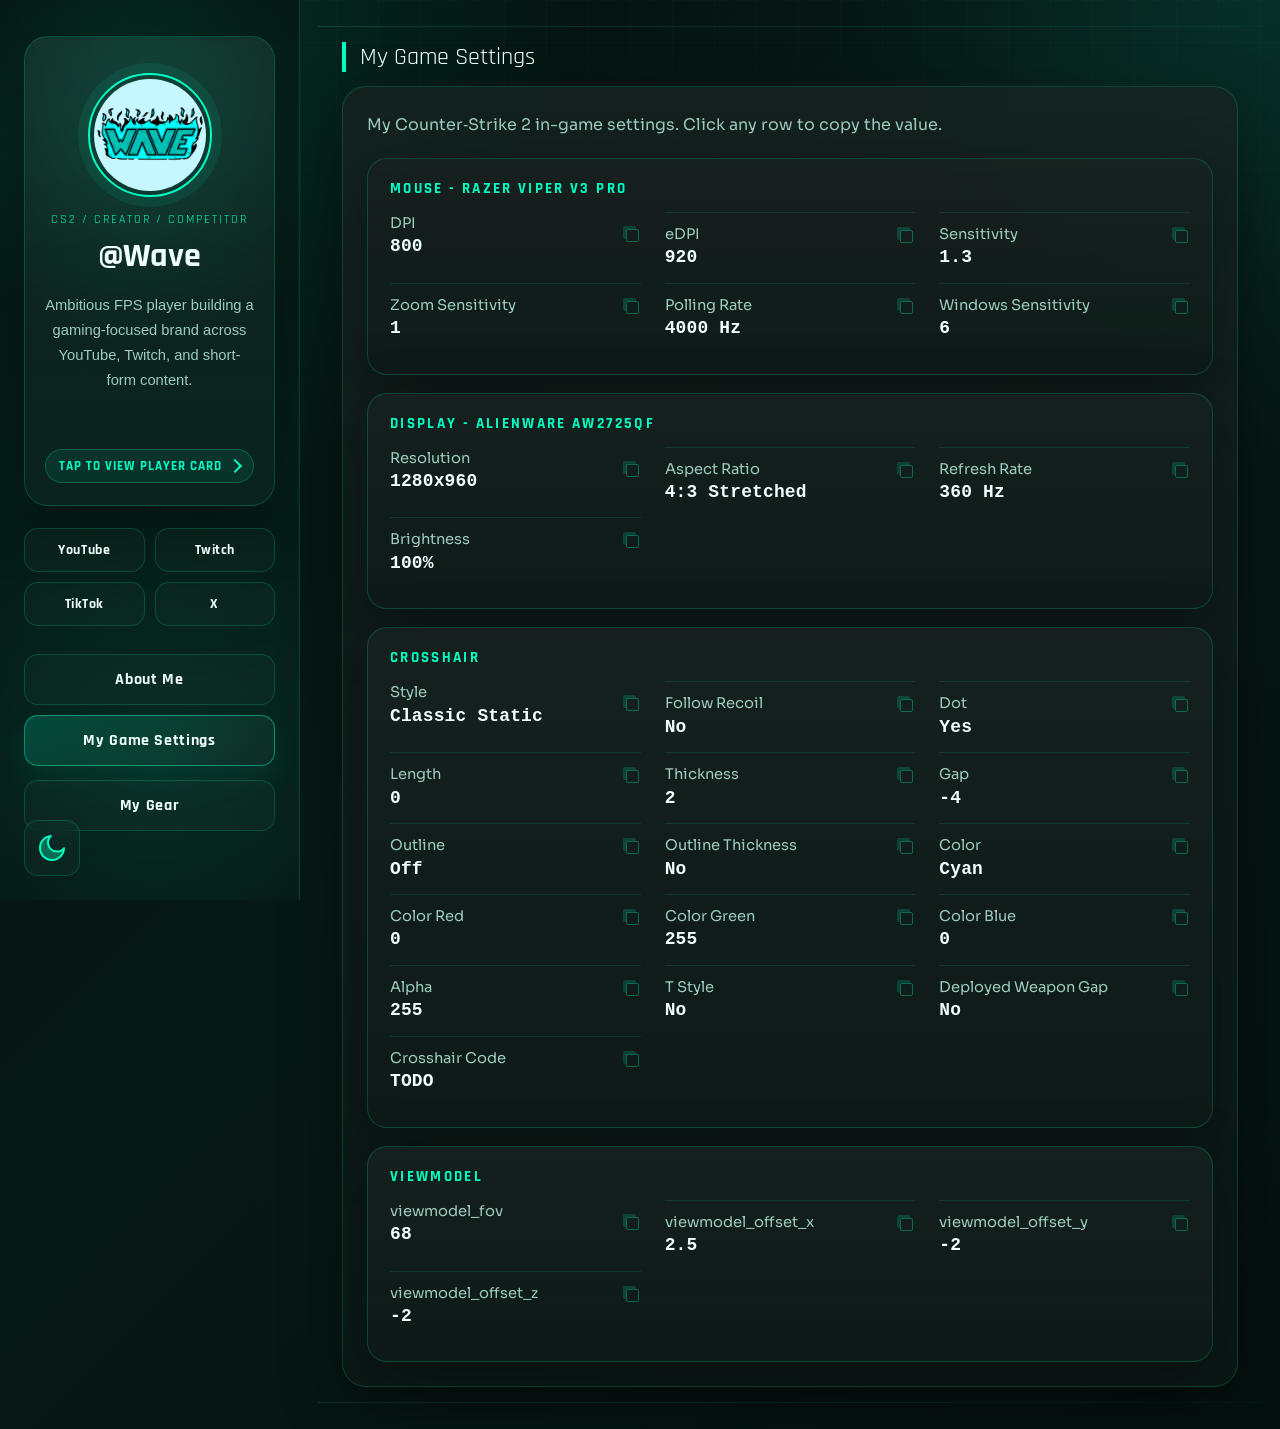
==== commit 1b034579: "Update mouse sensitivity setting from 2.3 to 1.3" ====
--- a/docs/index.html
+++ b/docs/index.html
@@ -314,7 +314,7 @@
                             <h3>Mouse - Razer Viper V3 Pro</h3>
                             <div class="settings-row"><span>DPI</span><strong>800</strong></div>
                             <div class="settings-row"><span>eDPI</span><strong>920</strong></div>
-                            <div class="settings-row"><span>Sensitivity</span><strong>2.3</strong></div>
+                            <div class="settings-row"><span>Sensitivity</span><strong>1.3</strong></div>
                             <div class="settings-row"><span>Zoom Sensitivity</span><strong>1</strong></div>
                             <div class="settings-row"><span>Polling Rate</span><strong>4000 Hz</strong></div>
                             <div class="settings-row"><span>Windows Sensitivity</span><strong>6</strong></div>
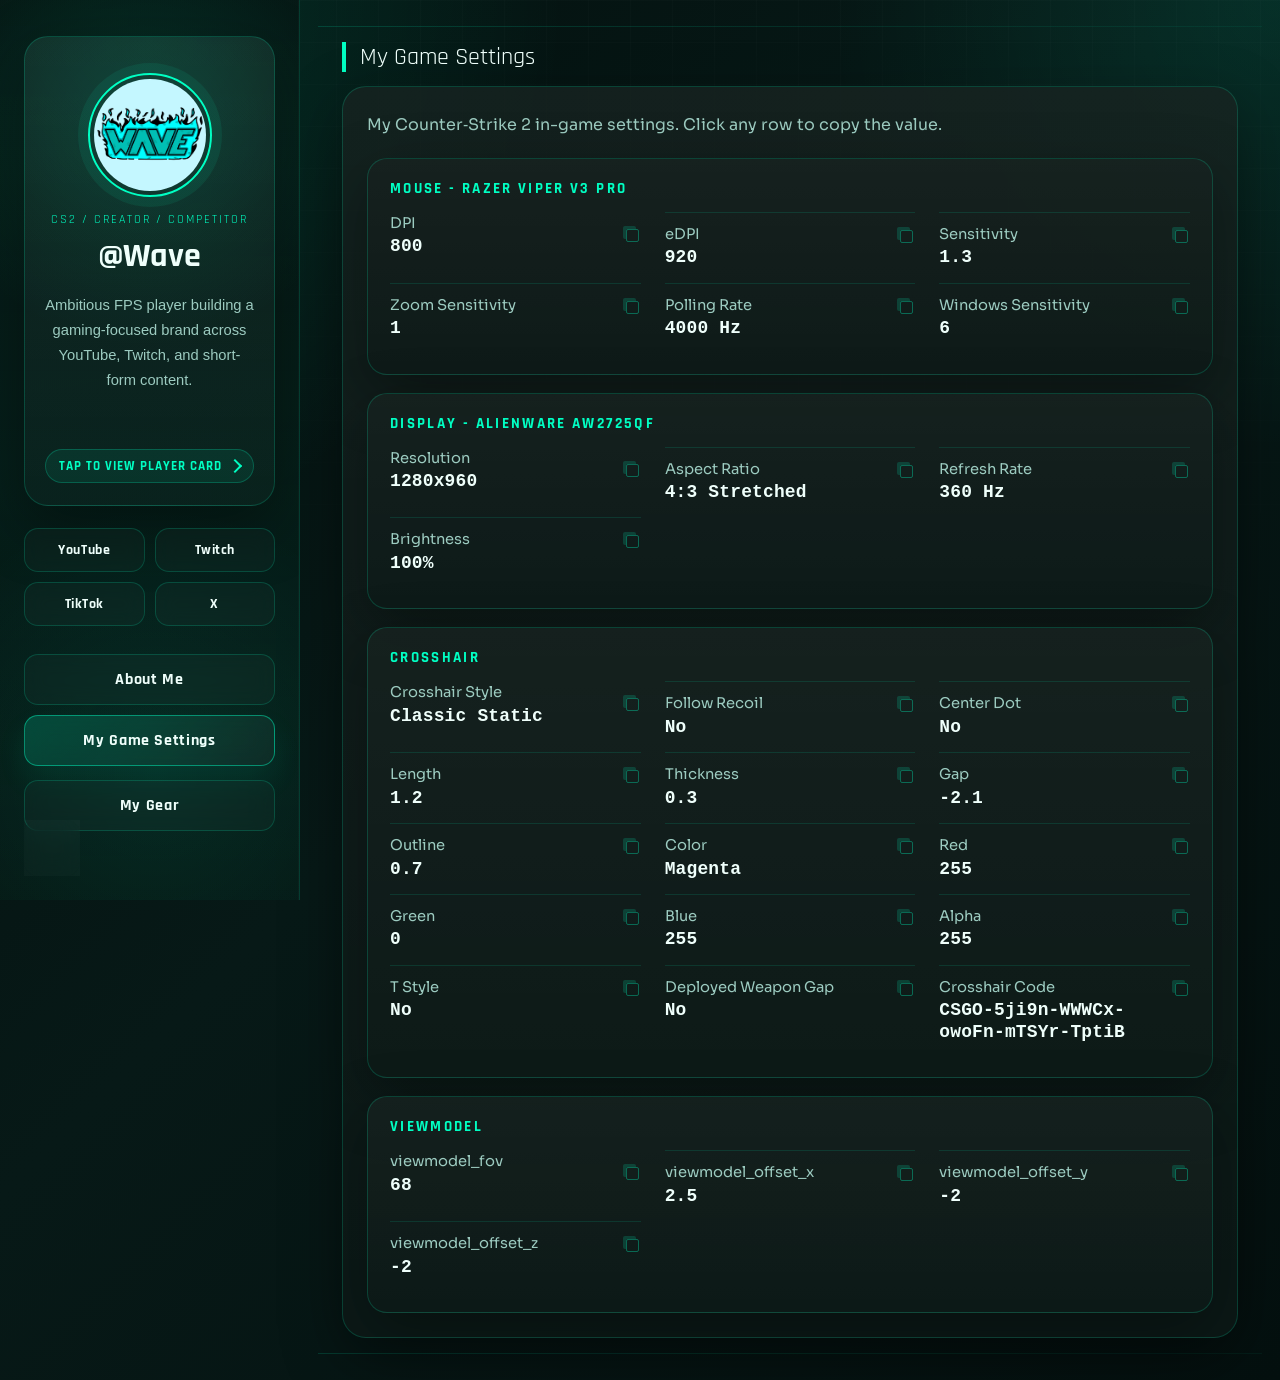
==== commit b96bfdd3: "Update crosshair settings in index.html" ====
--- a/docs/index.html
+++ b/docs/index.html
@@ -330,22 +330,21 @@
 
                         <div class="settings-group">
                             <h3>Crosshair</h3>
-                            <div class="settings-row"><span>Style</span><strong>Classic Static</strong></div>
+                            <div class="settings-row"><span>Crosshair Style</span><strong>Classic Static</strong></div>
                             <div class="settings-row"><span>Follow Recoil</span><strong>No</strong></div>
-                            <div class="settings-row"><span>Dot</span><strong>Yes</strong></div>
-                            <div class="settings-row"><span>Length</span><strong>0</strong></div>
-                            <div class="settings-row"><span>Thickness</span><strong>2</strong></div>
-                            <div class="settings-row"><span>Gap</span><strong>-4</strong></div>
-                            <div class="settings-row"><span>Outline</span><strong>Off</strong></div>
-                            <div class="settings-row"><span>Outline Thickness</span><strong>No</strong></div>
-                            <div class="settings-row"><span>Color</span><strong>Cyan</strong></div>
-                            <div class="settings-row"><span>Color Red</span><strong>0</strong></div>
-                            <div class="settings-row"><span>Color Green</span><strong>255</strong></div>
-                            <div class="settings-row"><span>Color Blue</span><strong>0</strong></div>
+                            <div class="settings-row"><span>Center Dot</span><strong>No</strong></div>
+                            <div class="settings-row"><span>Length</span><strong>1.2</strong></div>
+                            <div class="settings-row"><span>Thickness</span><strong>0.3</strong></div>
+                            <div class="settings-row"><span>Gap</span><strong>-2.1</strong></div>
+                            <div class="settings-row"><span>Outline</span><strong>0.7</strong></div>
+                            <div class="settings-row"><span>Color</span><strong>Magenta</strong></div>
+                            <div class="settings-row"><span>Red</span><strong>255</strong></div>
+                            <div class="settings-row"><span>Green</span><strong>0</strong></div>
+                            <div class="settings-row"><span>Blue</span><strong>255</strong></div>
                             <div class="settings-row"><span>Alpha</span><strong>255</strong></div>
                             <div class="settings-row"><span>T Style</span><strong>No</strong></div>
                             <div class="settings-row"><span>Deployed Weapon Gap</span><strong>No</strong></div>
-                            <div class="settings-row"><span>Crosshair Code</span><strong>TODO</strong></div>
+                            <div class="settings-row"><span>Crosshair Code</span><strong>CSGO-5ji9n-WWWCx-owoFn-mTSYr-TptiB</strong></div>
                         </div>
 
                         <div class="settings-group">
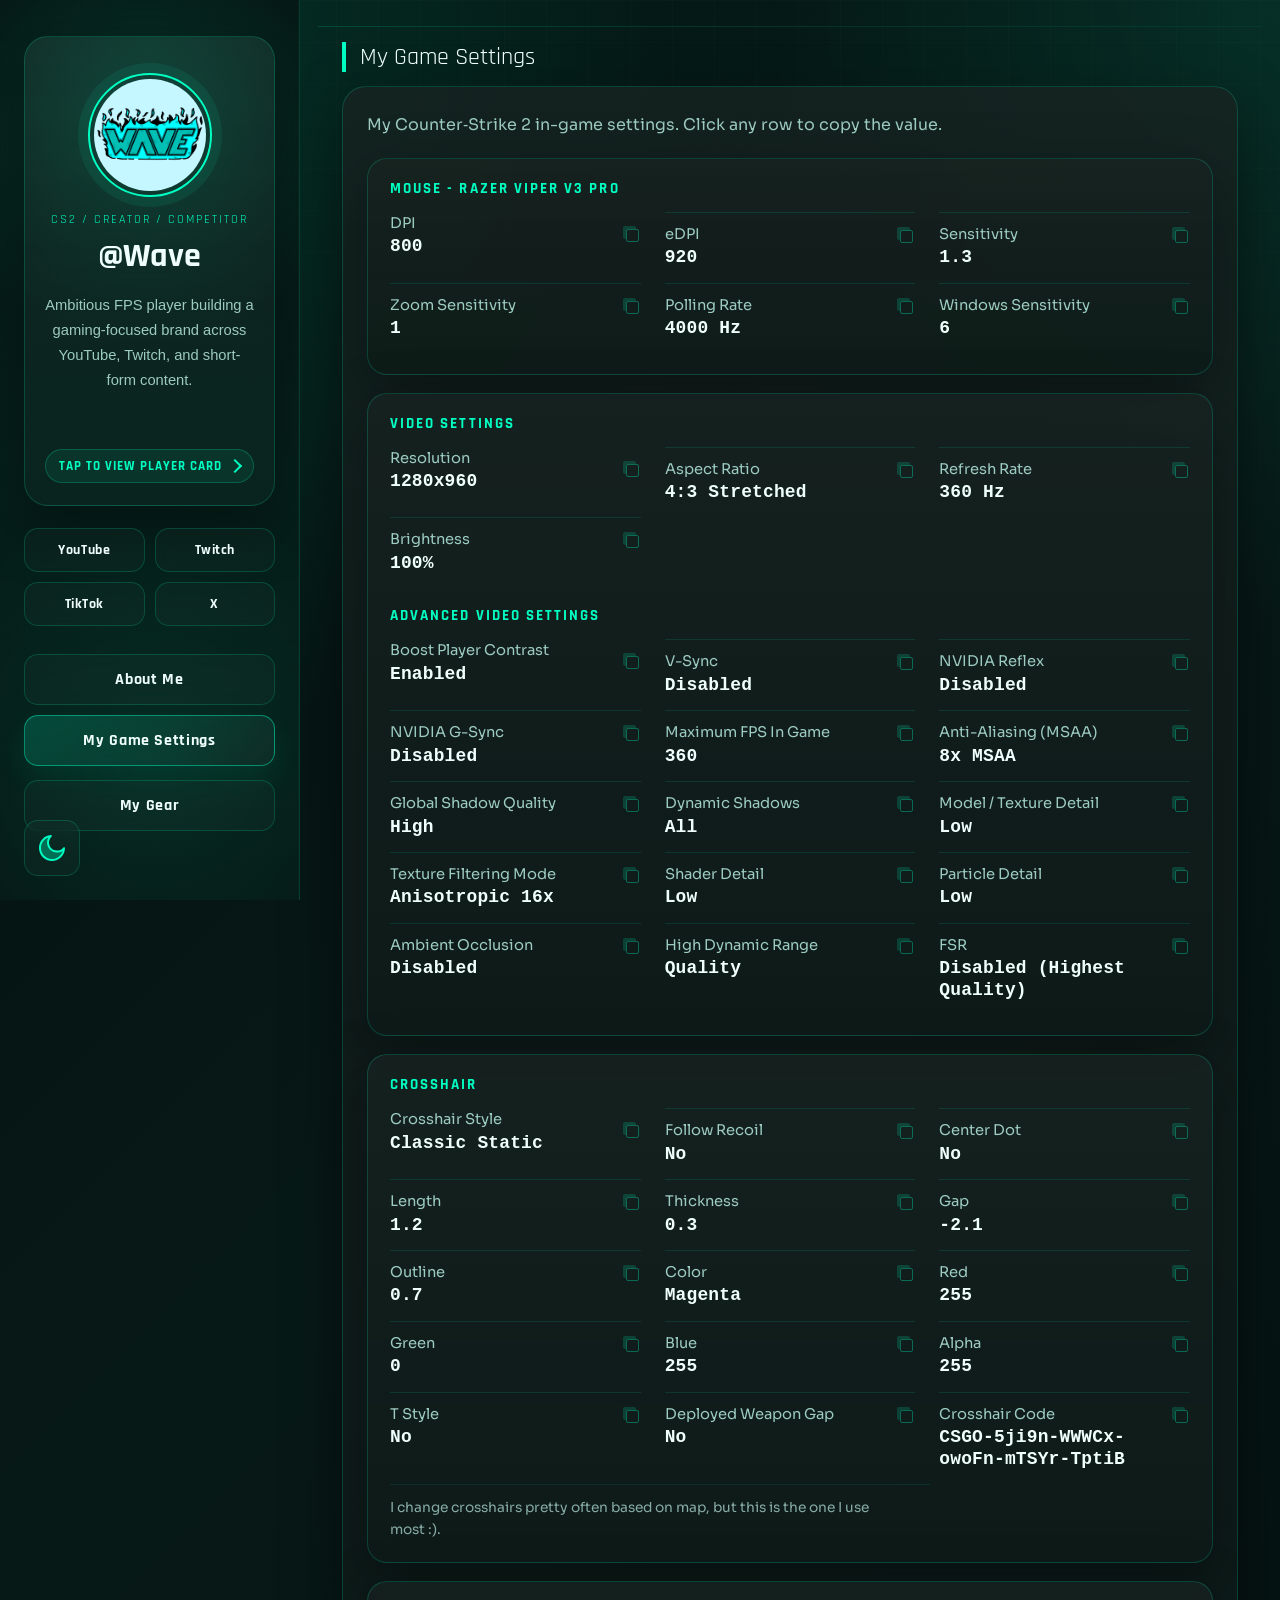
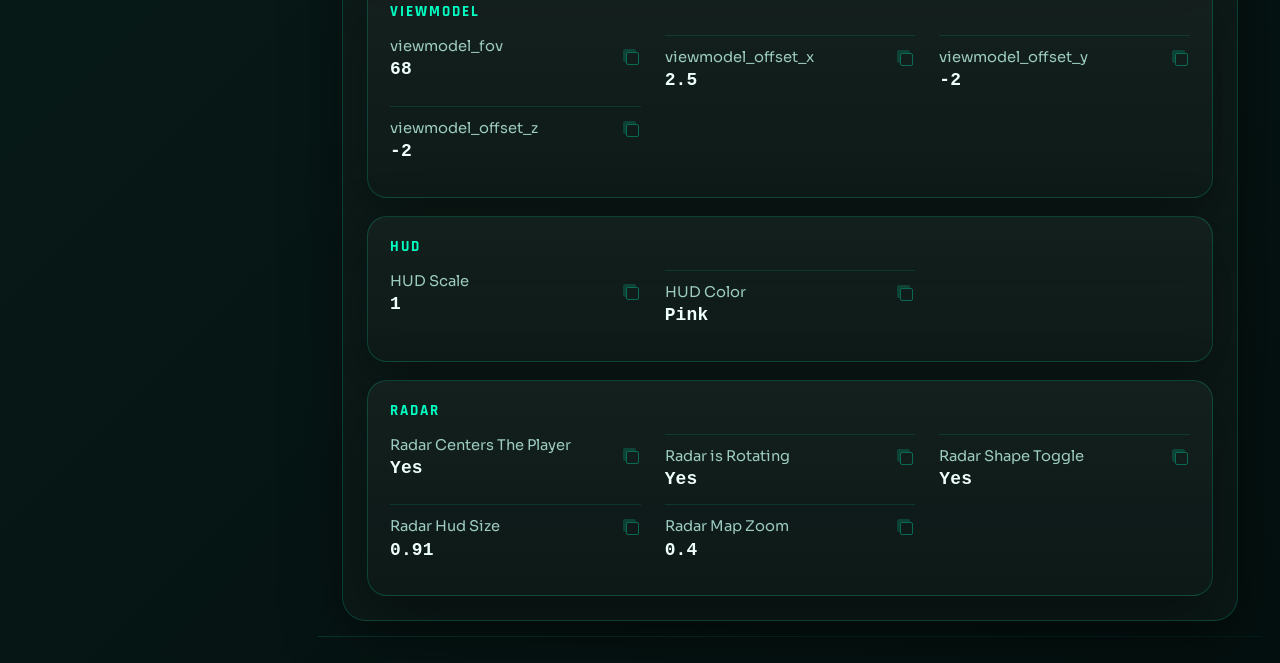
==== commit eb6c5572: "Add files via upload" ====
--- a/docs/index.html
+++ b/docs/index.html
@@ -321,11 +321,27 @@
                         </div>
 
                         <div class="settings-group">
-                            <h3>Display - Alienware AW2725QF</h3>
+                            <h3>Video Settings</h3>
                             <div class="settings-row"><span>Resolution</span><strong>1280x960</strong></div>
                             <div class="settings-row"><span>Aspect Ratio</span><strong>4:3 Stretched</strong></div>
                             <div class="settings-row"><span>Refresh Rate</span><strong>360 Hz</strong></div>
                             <div class="settings-row"><span>Brightness</span><strong>100%</strong></div>
+                            <p class="settings-subtitle">Advanced Video Settings</p>
+                            <div class="settings-row"><span>Boost Player Contrast</span><strong>Enabled</strong></div>
+                            <div class="settings-row"><span>V-Sync</span><strong>Disabled</strong></div>
+                            <div class="settings-row"><span>NVIDIA Reflex</span><strong>Disabled</strong></div>
+                            <div class="settings-row"><span>NVIDIA G-Sync</span><strong>Disabled</strong></div>
+                            <div class="settings-row"><span>Maximum FPS In Game</span><strong>360</strong></div>
+                            <div class="settings-row"><span>Anti-Aliasing (MSAA)</span><strong>8x MSAA</strong></div>
+                            <div class="settings-row"><span>Global Shadow Quality</span><strong>High</strong></div>
+                            <div class="settings-row"><span>Dynamic Shadows</span><strong>All</strong></div>
+                            <div class="settings-row"><span>Model / Texture Detail</span><strong>Low</strong></div>
+                            <div class="settings-row"><span>Texture Filtering Mode</span><strong>Anisotropic 16x</strong></div>
+                            <div class="settings-row"><span>Shader Detail</span><strong>Low</strong></div>
+                            <div class="settings-row"><span>Particle Detail</span><strong>Low</strong></div>
+                            <div class="settings-row"><span>Ambient Occlusion</span><strong>Disabled</strong></div>
+                            <div class="settings-row"><span>High Dynamic Range</span><strong>Quality</strong></div>
+                            <div class="settings-row"><span>FSR</span><strong>Disabled (Highest Quality)</strong></div>
                         </div>
 
                         <div class="settings-group">
@@ -345,6 +361,7 @@
                             <div class="settings-row"><span>T Style</span><strong>No</strong></div>
                             <div class="settings-row"><span>Deployed Weapon Gap</span><strong>No</strong></div>
                             <div class="settings-row"><span>Crosshair Code</span><strong>CSGO-5ji9n-WWWCx-owoFn-mTSYr-TptiB</strong></div>
+                            <p class="settings-note">I change crosshairs pretty often based on map, but this is the one I use most :).</p>
                         </div>
 
                         <div class="settings-group">
@@ -354,6 +371,21 @@
                             <div class="settings-row"><span>viewmodel_offset_y</span><strong>-2</strong></div>
                             <div class="settings-row"><span>viewmodel_offset_z</span><strong>-2</strong></div>
                         </div>
+
+                        <div class="settings-group">
+                            <h3>HUD</h3>
+                            <div class="settings-row"><span>HUD Scale</span><strong>1</strong></div>
+                            <div class="settings-row"><span>HUD Color</span><strong>Pink</strong></div>
+                        </div>
+
+                        <div class="settings-group">
+                            <h3>Radar</h3>
+                            <div class="settings-row"><span>Radar Centers The Player</span><strong>Yes</strong></div>
+                            <div class="settings-row"><span>Radar is Rotating</span><strong>Yes</strong></div>
+                            <div class="settings-row"><span>Radar Shape Toggle</span><strong>Yes</strong></div>
+                            <div class="settings-row"><span>Radar Hud Size</span><strong>0.91</strong></div>
+                            <div class="settings-row"><span>Radar Map Zoom</span><strong>0.4</strong></div>
+                        </div>
                     </div>
                 </div>
             </section>
--- a/docs/style.css
+++ b/docs/style.css
@@ -1226,11 +1226,40 @@
     background-color: var(--panel);
 }
 
-.settings-group h3 {
+.settings-group h3,
+.settings-subtitle {
     grid-column: 1 / -1;
+    font-family: "Rajdhani", sans-serif;
+    font-weight: 700;
     color: var(--accent);
     font-size: 0.92rem;
-    margin-bottom: 14px;
+    letter-spacing: 0.14em;
+    text-transform: uppercase;
+}
+
+.settings-group h3 {
+    margin: 0 0 14px;
+}
+
+.settings-subtitle {
+    margin: 18px 0 14px;
+}
+
+.settings-note {
+    grid-column: 1 / -1;
+    position: relative;
+    margin: 0;
+    padding: 12px 28px 2px 0;
+    border-top: 1px solid rgba(0, 255, 195, 0.12);
+    color: color-mix(in srgb, var(--muted) 88%, var(--text) 12%);
+    font-size: 0.86rem;
+    line-height: 1.55;
+    max-width: 54ch;
+    opacity: 0.8;
+}
+
+body:not(.dark) .settings-note {
+    border-top-color: rgba(0, 154, 118, 0.14);
 }
 
 .settings-row {
@@ -1246,6 +1275,11 @@
 }
 
 .settings-group h3 + .settings-row {
+    border-top: none;
+    padding-top: 2px;
+}
+
+.settings-subtitle + .settings-row {
     border-top: none;
     padding-top: 2px;
 }
@@ -1331,6 +1365,19 @@
     transform: rotate(-45deg);
 }
 
+body:not(.dark) .settings-row.is-copied::after,
+body:not(.dark) .settings-row.is-copied:hover::after,
+body:not(.dark) .settings-row.is-copied:focus-within::after {
+    border: none;
+    border-left: 2px solid rgba(0, 154, 118, 0.9);
+    border-bottom: 2px solid rgba(0, 154, 118, 0.9);
+    border-radius: 0;
+    background: transparent;
+    box-shadow: none;
+    opacity: 1;
+    transform: rotate(-45deg);
+}
+
 .grid {
     display: grid;
     grid-template-columns: repeat(auto-fit, minmax(220px, 1fr));
@@ -1535,4 +1582,32 @@
     .settings-row strong {
         text-align: left;
     }
-}
+
+    .settings-note {
+        margin-top: 14px;
+        padding: 14px 0 0 18px;
+        border-top: 1px solid rgba(0, 255, 195, 0.12);
+        border-left: none;
+        font-size: 0.92rem;
+        max-width: none;
+    }
+
+    .settings-note::before {
+        content: "";
+        position: absolute;
+        left: 0;
+        top: 10px;
+        bottom: 2px;
+        width: 4px;
+        background: rgba(0, 255, 195, 0.34);
+        border-radius: 999px;
+    }
+
+    body:not(.dark) .settings-note {
+        border-top-color: rgba(0, 154, 118, 0.14);
+    }
+
+    body:not(.dark) .settings-note::before {
+        background: rgba(0, 154, 118, 0.3);
+    }
+}
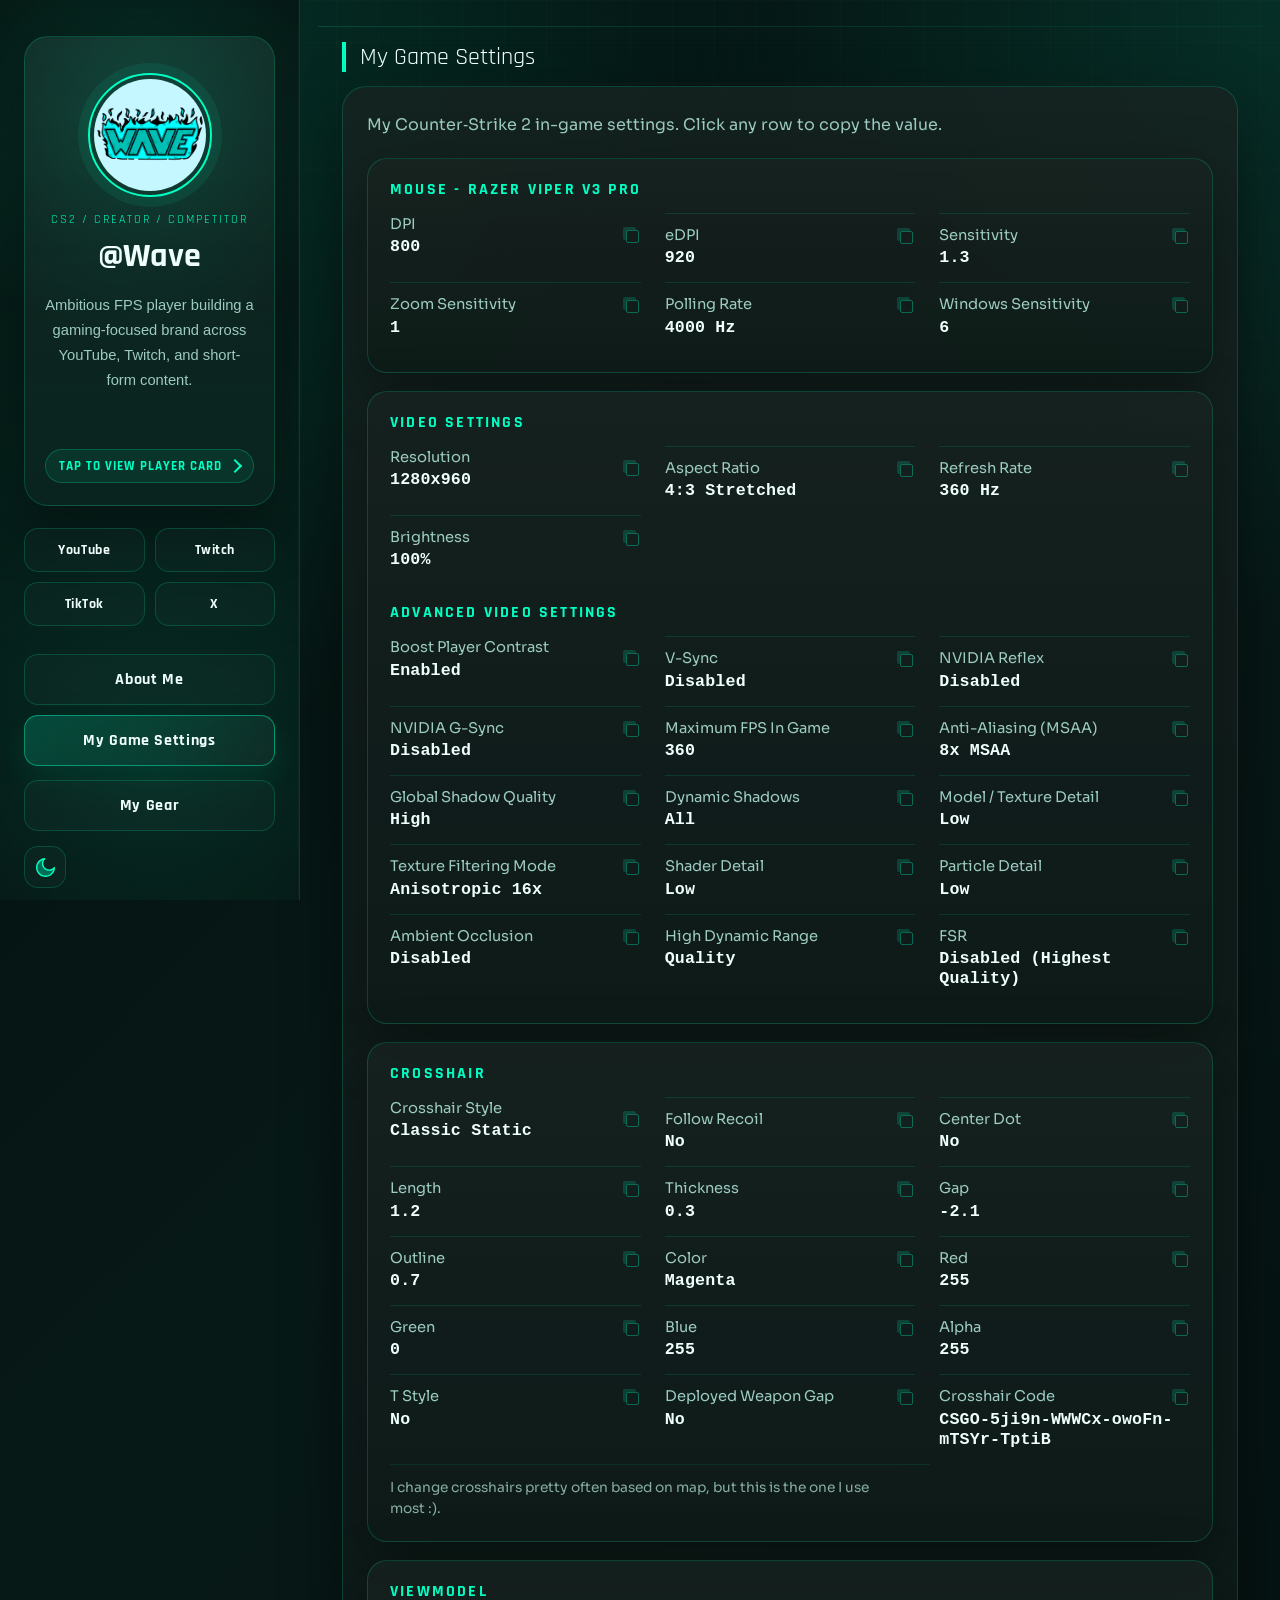
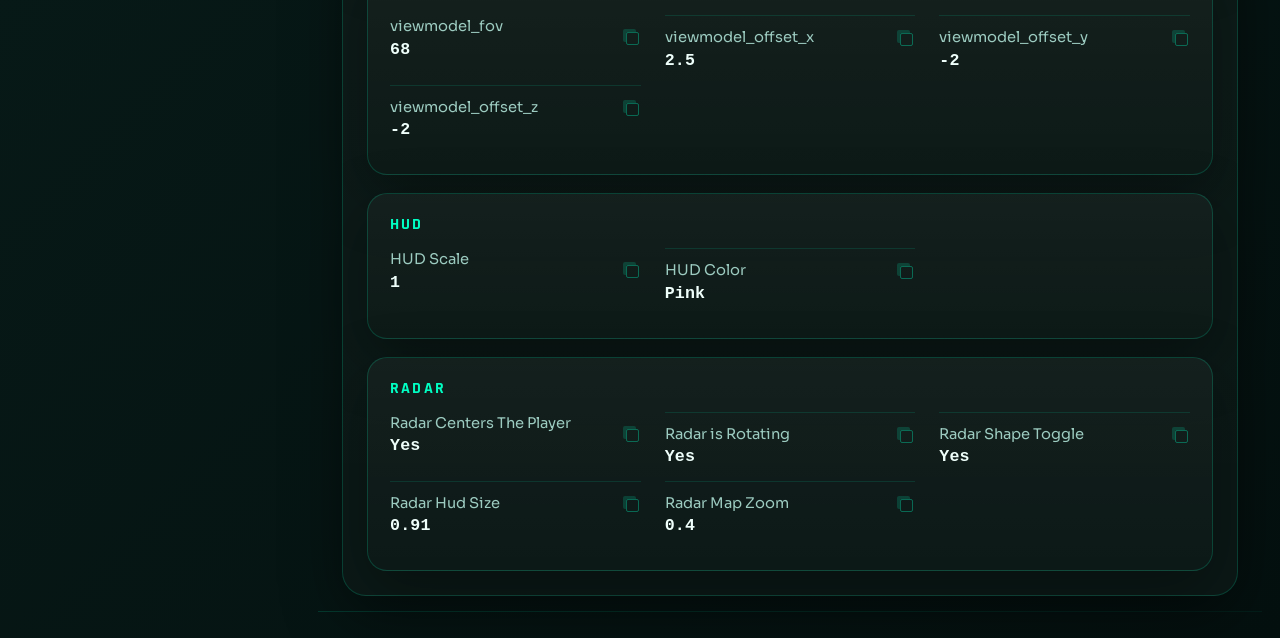
==== commit 179da4fb: "Add files via upload" ====
--- a/docs/index.html
+++ b/docs/index.html
@@ -468,6 +468,13 @@
                 </div>
             </section>
         </main>
+
+        <div class="socials socials-mobile">
+            <a href="https://www.youtube.com/@wave7476" target="_blank" rel="noreferrer">YouTube</a>
+            <a href="https://www.twitch.tv/wave_l7" target="_blank" rel="noreferrer">Twitch</a>
+            <a href="https://www.tiktok.com/@wave_l7" target="_blank" rel="noreferrer">TikTok</a>
+            <a href="https://x.com/wave_ll7?s=21&t=BufkbjyhLS3uzWWzU3MtsQ" target="_blank" rel="noreferrer">X</a>
+        </div>
     </div>
 
     <script src="script.js"></script>
--- a/docs/style.css
+++ b/docs/style.css
@@ -46,27 +46,55 @@
     pointer-events: none;
 }
 
+body::after {
+    content: "";
+    position: fixed;
+    inset: -8%;
+    background:
+        radial-gradient(circle at 18% 18%, rgba(117, 255, 223, 0.07), transparent 30%),
+        radial-gradient(circle at 82% 22%, rgba(117, 255, 223, 0.04), transparent 26%),
+        radial-gradient(circle at 70% 78%, rgba(117, 255, 223, 0.05), transparent 30%);
+    opacity: 0;
+    transform-origin: center;
+    animation: ambientBreathe 26s ease-in-out infinite;
+    pointer-events: none;
+}
+
 body:not(.dark) {
-    --bg: #f7fffc;
-    --panel: rgba(255, 255, 255, 0.92);
-    --panel-strong: rgba(247, 255, 252, 0.98);
-    --border: rgba(0, 184, 141, 0.2);
-    --text: #0b1715;
-    --muted: #35534d;
-    --accent: #009a76;
-    --accent-soft: rgba(0, 207, 160, 0.1);
-    --shadow: 0 20px 60px rgba(8, 44, 37, 0.12);
-    --sidebar-bg: linear-gradient(180deg, rgba(239, 255, 250, 0.97), rgba(225, 249, 242, 0.92));
-    background:
-        radial-gradient(circle at top left, rgba(0, 207, 160, 0.2), transparent 34%),
-        radial-gradient(circle at bottom right, rgba(0, 207, 160, 0.12), transparent 28%),
-        linear-gradient(135deg, #f7fffc 0%, #e7faf3 100%);
+    --bg: #f1fbf7;
+    --panel: rgba(246, 253, 250, 0.98);
+    --panel-strong: rgba(239, 249, 245, 0.985);
+    --border: rgba(0, 154, 118, 0.28);
+    --text: #10211d;
+    --muted: #3d5c54;
+    --accent: #00a884;
+    --accent-soft: rgba(0, 168, 132, 0.09);
+    --shadow: 0 18px 48px rgba(8, 44, 37, 0.08);
+    --sidebar-bg: linear-gradient(180deg, rgba(238, 251, 247, 0.99), rgba(226, 245, 239, 0.96));
+    background:
+        radial-gradient(circle at top left, rgba(0, 207, 160, 0.11), transparent 30%),
+        radial-gradient(circle at bottom right, rgba(0, 207, 160, 0.06), transparent 24%),
+        linear-gradient(135deg, #f1fbf7 0%, #e4f4ee 100%);
 }
 
 body:not(.dark)::before {
     background-image:
-        linear-gradient(rgba(8, 53, 42, 0.05) 1px, transparent 1px),
-        linear-gradient(90deg, rgba(8, 53, 42, 0.05) 1px, transparent 1px);
+        linear-gradient(rgba(8, 53, 42, 0.06) 1px, transparent 1px),
+        linear-gradient(90deg, rgba(8, 53, 42, 0.06) 1px, transparent 1px);
+}
+
+body:not(.dark)::after {
+    background:
+        radial-gradient(circle at 18% 18%, rgba(0, 168, 132, 0.03), transparent 28%),
+        radial-gradient(circle at 82% 22%, rgba(0, 168, 132, 0.02), transparent 24%),
+        radial-gradient(circle at 70% 78%, rgba(0, 168, 132, 0.025), transparent 28%);
+    opacity: 0;
+}
+
+body:not(.dark) .site-shell::before,
+body:not(.dark) .site-shell::after {
+    background: linear-gradient(90deg, rgba(0, 154, 118, 0.24), rgba(0, 154, 118, 0.1));
+    box-shadow: 0 0 18px rgba(0, 154, 118, 0.06);
 }
 
 .site-shell {
@@ -332,6 +360,10 @@
     position: relative;
 }
 
+.socials-mobile {
+    display: none;
+}
+
 .socials a,
 .nav-link,
 #themeToggle {
@@ -386,10 +418,10 @@
 
 #themeToggle {
     position: fixed;
-    left: 24px;
-    bottom: 24px;
-    width: 56px;
-    height: 56px;
+    left: var(--theme-toggle-left, 24px);
+    bottom: var(--theme-toggle-bottom, 24px);
+    width: var(--theme-toggle-size, 56px);
+    height: var(--theme-toggle-size, 56px);
     margin-top: 0;
     align-self: auto;
     cursor: pointer;
@@ -399,8 +431,8 @@
 #themeToggle::before {
     content: "";
     display: block;
-    width: 26px;
-    height: 26px;
+    width: var(--theme-toggle-icon-size, 26px);
+    height: var(--theme-toggle-icon-size, 26px);
     margin: 0 auto;
     background: url("half_moon_dark.svg") no-repeat center / contain;
 }
@@ -448,6 +480,17 @@
     background-color: var(--panel);
 }
 
+body:not(.dark) .panel,
+body:not(.dark) .card,
+body:not(.dark) .timeline-card,
+body:not(.dark) .about-bubble,
+body:not(.dark) .settings-group {
+    background:
+        linear-gradient(180deg, rgba(255, 255, 255, 0.74), rgba(241, 250, 246, 0.96)),
+        rgba(246, 253, 250, 0.96);
+    box-shadow: 0 18px 42px rgba(11, 56, 45, 0.08);
+}
+
 .about-panel-flip {
     perspective: 1400px;
 }
@@ -482,6 +525,12 @@
     background:
         radial-gradient(circle at top right, rgba(0, 255, 195, 0.12), transparent 28%),
         linear-gradient(180deg, rgba(255, 255, 255, 0.035), rgba(255, 255, 255, 0.015));
+}
+
+body:not(.dark) .about-panel-back {
+    background:
+        radial-gradient(circle at top right, rgba(0, 168, 132, 0.1), transparent 26%),
+        linear-gradient(180deg, rgba(255, 255, 255, 0.78), rgba(239, 249, 245, 0.94));
 }
 
 .about-panel-front {
@@ -630,7 +679,7 @@
 }
 
 body:not(.dark) .contact-item {
-    background: rgba(255, 255, 255, 0.58);
+    background: rgba(255, 255, 255, 0.82);
 }
 
 .contact-item span {
@@ -714,6 +763,11 @@
     background: rgba(0, 255, 195, 0.06);
 }
 
+body:not(.dark) .about-quote {
+    border-color: rgba(0, 154, 118, 0.18);
+    background: rgba(232, 247, 242, 0.9);
+}
+
 .about-quote-mark {
     position: absolute;
     left: 14px;
@@ -770,6 +824,12 @@
     font-size: 0.82rem;
 }
 
+body:not(.dark) .schedule-legend-item {
+    border-color: rgba(0, 154, 118, 0.18);
+    background: rgba(236, 248, 244, 0.88);
+    color: #334e47;
+}
+
 .schedule-card {
     border-radius: 22px;
     border: 1px solid rgba(0, 255, 195, 0.18);
@@ -781,6 +841,13 @@
     flex-direction: column;
     justify-content: space-between;
     gap: 16px;
+}
+
+body:not(.dark) .schedule-card {
+    border-color: rgba(0, 154, 118, 0.2);
+    background:
+        linear-gradient(180deg, rgba(248, 253, 251, 0.94), rgba(235, 247, 242, 0.96)),
+        rgba(240, 249, 245, 0.92);
 }
 
 .schedule-grid {
@@ -802,13 +869,20 @@
 }
 
 body:not(.dark) .schedule-day {
-    background: rgba(255, 255, 255, 0.6);
+    border-color: rgba(0, 154, 118, 0.18);
+    background: rgba(255, 255, 255, 0.9);
 }
 
 .schedule-day.featured {
     background:
         linear-gradient(180deg, rgba(0, 255, 195, 0.08), rgba(255, 255, 255, 0.025)),
         rgba(255, 255, 255, 0.03);
+}
+
+body:not(.dark) .schedule-day.featured {
+    background:
+        linear-gradient(180deg, rgba(0, 168, 132, 0.14), rgba(255, 255, 255, 0.72)),
+        rgba(255, 255, 255, 0.92);
 }
 
 .schedule-day-label {
@@ -836,10 +910,21 @@
     background: rgba(255, 255, 255, 0.025);
 }
 
+body:not(.dark) .schedule-marker.off {
+    border-color: rgba(61, 92, 84, 0.16);
+    background: rgba(233, 241, 238, 0.9);
+}
+
 .schedule-marker.stream {
     border: 2px solid var(--accent);
     background: transparent;
     box-shadow: 0 0 0 5px rgba(0, 255, 195, 0.08);
+}
+
+body:not(.dark) .schedule-marker.stream,
+body:not(.dark) .schedule-marker.upload,
+body:not(.dark) .schedule-marker.both {
+    box-shadow: 0 0 0 4px rgba(0, 168, 132, 0.12);
 }
 
 .schedule-marker.upload {
@@ -871,6 +956,12 @@
     line-height: 1.7;
 }
 
+body:not(.dark) .schedule-note {
+    border-color: rgba(0, 154, 118, 0.18);
+    background: rgba(235, 248, 243, 0.92);
+    color: #39554e;
+}
+
 .schedule-note strong {
     color: var(--text);
     font-family: "Rajdhani", sans-serif;
@@ -905,6 +996,13 @@
     flex-direction: column;
     justify-content: center;
     overflow: hidden;
+}
+
+body:not(.dark) .summary-box {
+    background:
+        linear-gradient(180deg, rgba(239, 249, 245, 0.98), rgba(233, 246, 241, 0.94)),
+        rgba(237, 248, 244, 0.96);
+    border-color: rgba(0, 154, 118, 0.16);
 }
 
 .summary-box span {
@@ -1027,8 +1125,15 @@
 
 .timeline-item.goal::before {
     background: var(--bg);
-    box-shadow: 0 0 0 5px rgba(0, 255, 195, 0.08);
-    animation: timelineBreathe 6.5s ease-in-out infinite;
+    border-color: rgba(0, 255, 195, 0.82);
+    box-shadow:
+        0 0 0 5px rgba(0, 255, 195, 0.08),
+        0 0 0 10px rgba(0, 255, 195, 0.04);
+    animation: timelineGoalLock 7.2s cubic-bezier(0.22, 1, 0.36, 1) infinite;
+}
+
+.timeline-item.goal::after {
+    content: none;
 }
 
 .timeline-year {
@@ -1232,7 +1337,7 @@
     font-family: "Rajdhani", sans-serif;
     font-weight: 700;
     color: var(--accent);
-    font-size: 0.92rem;
+    font-size: 0.98rem;
     letter-spacing: 0.14em;
     text-transform: uppercase;
 }
@@ -1336,7 +1441,7 @@
     font-weight: 700;
     color: var(--text);
     font-family: "Rajdhani", sans-serif;
-    font-size: 1.12rem;
+    font-size: 1.04rem;
     line-height: 1.2;
     min-width: 0;
     font-family: "JetBrains Mono", "SFMono-Regular", Consolas, "Liberation Mono", Menlo, monospace;
@@ -1422,6 +1527,17 @@
     }
 }
 
+@keyframes ambientBreathe {
+    0%, 100% {
+        transform: scale(1) translate3d(0, 0, 0);
+        opacity: 0;
+    }
+    50% {
+        transform: scale(1.045) translate3d(0.8%, -1%, 0);
+        opacity: 0.65;
+    }
+}
+
 @keyframes timelineBreathe {
     0%, 100% {
         opacity: 0.92;
@@ -1430,6 +1546,36 @@
     50% {
         opacity: 1;
         transform: scale(1.08);
+    }
+}
+
+@media (prefers-reduced-motion: reduce) {
+    body::after {
+        animation: none;
+    }
+}
+
+@keyframes timelineGoalLock {
+    0%, 100% {
+        opacity: 0.94;
+        transform: scale(1);
+        box-shadow:
+            0 0 0 5px rgba(0, 255, 195, 0.08),
+            0 0 0 10px rgba(0, 255, 195, 0.04);
+    }
+    42% {
+        opacity: 1;
+        transform: scale(1.03);
+        box-shadow:
+            0 0 0 4px rgba(0, 255, 195, 0.14),
+            0 0 0 7px rgba(0, 255, 195, 0.08);
+    }
+    58% {
+        opacity: 1;
+        transform: scale(1.08);
+        box-shadow:
+            0 0 0 3px rgba(0, 255, 195, 0.2),
+            0 0 0 5px rgba(0, 255, 195, 0.11);
     }
 }
 
@@ -1469,10 +1615,36 @@
         border-right: none;
         border-bottom: 1px solid var(--border);
         overflow: visible;
+        padding-bottom: 42px;
     }
 
     .content {
         padding: 24px;
+    }
+
+    .nav {
+        margin-top: 16px;
+        gap: 10px;
+    }
+
+    .sidebar .socials {
+        display: none;
+    }
+
+    .socials-mobile {
+        display: grid;
+        grid-template-columns: repeat(2, minmax(0, 1fr));
+        gap: 10px;
+        padding: 14px 24px 24px;
+        margin-top: 0;
+        background: var(--sidebar-bg);
+        border-top: 1px solid var(--border);
+        box-shadow: inset 0 1px 0 rgba(255, 255, 255, 0.02);
+    }
+
+    .socials-mobile a {
+        padding: 11px 10px;
+        text-align: center;
     }
 
     .about-panel {
@@ -1499,7 +1671,7 @@
     }
 
     .sidebar {
-        padding-bottom: 92px;
+        padding-bottom: 32px;
     }
 
     .badge-card {
@@ -1525,6 +1697,10 @@
         bottom: 18px;
     }
 
+    .nav {
+        margin-top: 12px;
+    }
+
     .socials {
         grid-template-columns: 1fr;
     }
@@ -1545,6 +1721,16 @@
     .about-panel-toggle {
         top: 14px;
         right: 14px;
+    }
+
+    .summary-box {
+        min-height: 96px;
+        padding-right: 18px;
+    }
+
+    .summary-box strong {
+        max-width: none;
+        font-size: 1.08rem;
     }
 
     .schedule-grid {
@@ -1611,3 +1797,19 @@
         background: rgba(0, 154, 118, 0.3);
     }
 }
+
+@media (min-width: 641px) and (max-width: 980px) {
+    .sidebar {
+        gap: 24px;
+        padding-bottom: 30px;
+    }
+
+    .identity-badge {
+        margin-bottom: 0;
+    }
+
+    .nav {
+        margin-top: 0;
+        gap: 10px;
+    }
+}
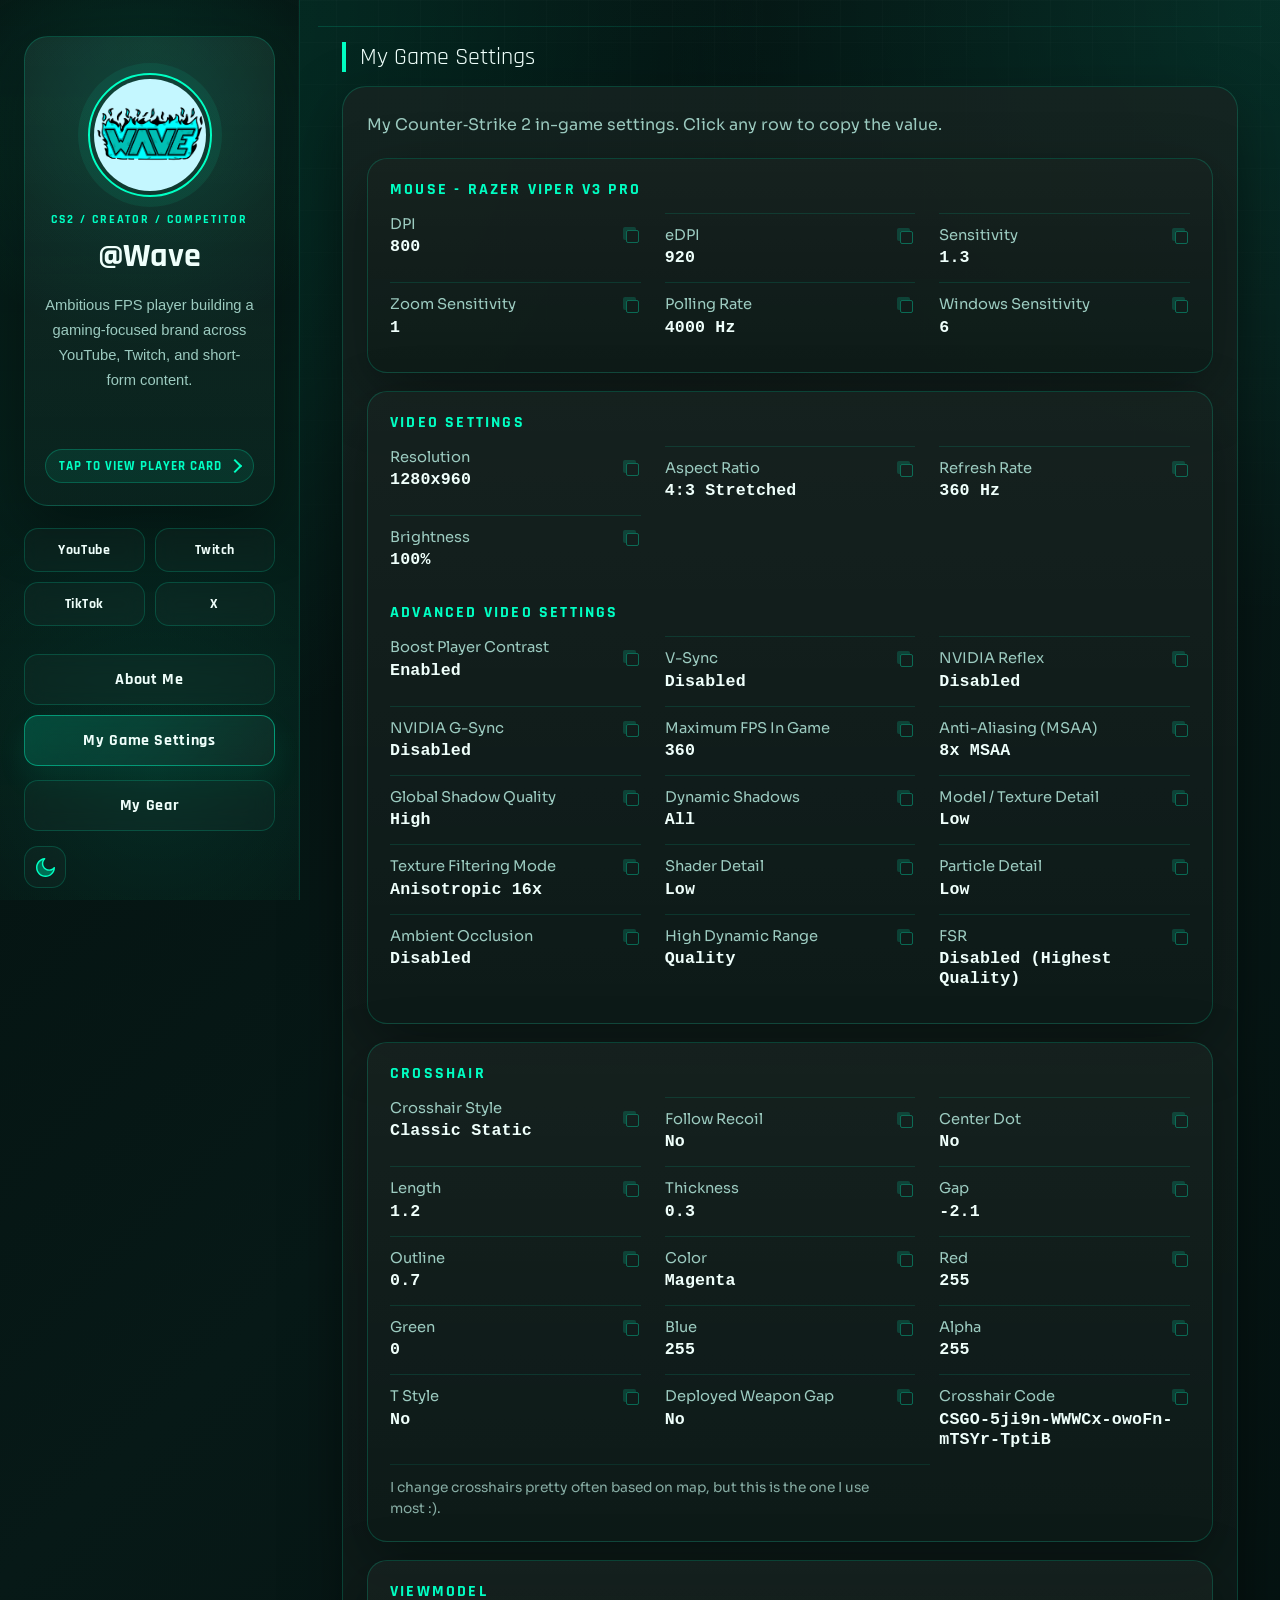
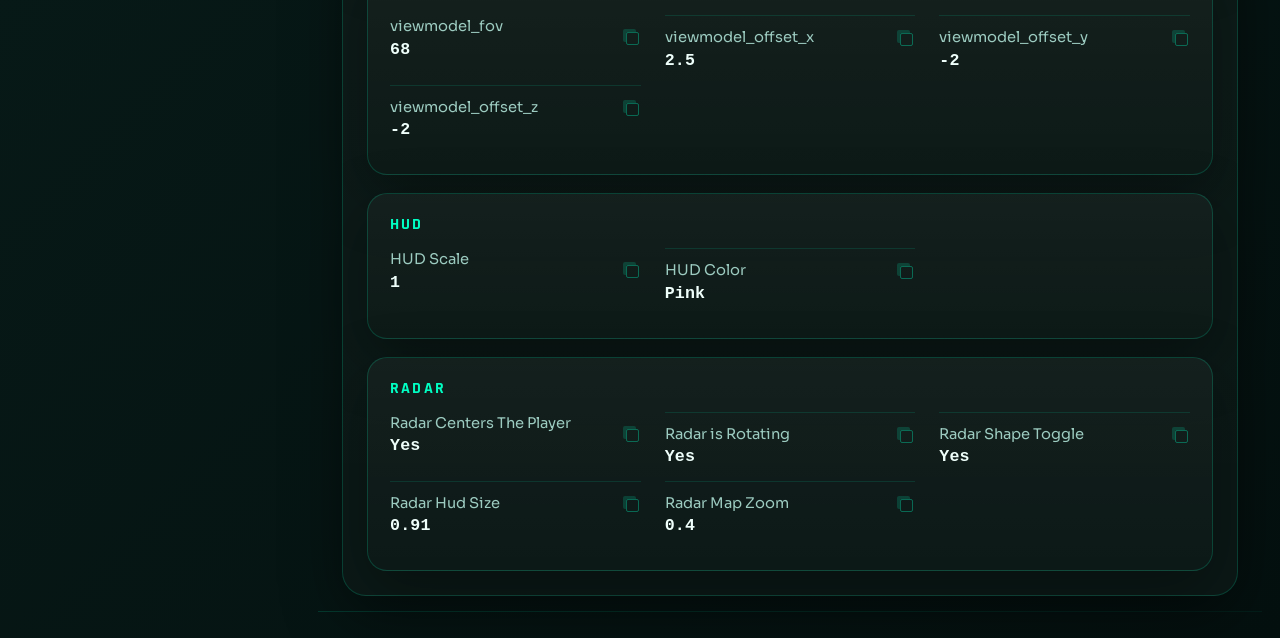
==== commit ac68a6da: "Add files via upload" ====
--- a/docs/index.html
+++ b/docs/index.html
@@ -77,6 +77,11 @@
                             <div class="about-copy">
                                 <h2>A bit about myself</h2>
                                 <div class="about-intro-chip">My name is Liam</div>
+                                <div class="about-role-tags" aria-label="Player role attributes">
+                                    <span class="about-role-tag">AWP</span>
+                                    <span class="about-role-tag">Mirage</span>
+                                    <span class="about-role-tag">Callouts</span>
+                                </div>
                                 <p>I started playing games at a very young age and got hooked on FPS titles through Call of Duty 2 and Call of Duty 4. But I really fell in love with the genre when I stepped into the CS:GO territory.</p>
                                 <p>Now I’m actively pursuing the highest level of gameplay, constantly improving while also maintaining that "fun" in games.</p>
                                 <blockquote class="about-quote">
@@ -197,6 +202,7 @@
                 <div class="timeline-header">
                     <div class="section-title timeline-title">Progress Timeline</div>
                     <div class="timeline-switch" aria-label="Timeline switcher">
+                        <span class="timeline-switch-glass" aria-hidden="true"></span>
                         <button class="timeline-tab active" data-timeline="esports">Esports</button>
                         <button class="timeline-tab" data-timeline="channel">Channel</button>
                     </div>
@@ -235,6 +241,8 @@
                             </button>
                         </article>
                         <article class="timeline-item goal">
+                            <span class="goal-rings" aria-hidden="true"></span>
+                            <span class="goal-orbit" aria-hidden="true"></span>
                             <span class="timeline-year">Next</span>
                             <div class="timeline-card">
                                 <h3>Final Goal</h3>
@@ -292,6 +300,8 @@
                             </button>
                         </article>
                         <article class="timeline-item goal">
+                            <span class="goal-rings" aria-hidden="true"></span>
+                            <span class="goal-orbit" aria-hidden="true"></span>
                             <span class="timeline-year">Goal</span>
                             <div class="timeline-card">
                                 <h3>Channel Goal</h3>
@@ -422,6 +432,10 @@
                             <img src="webcam.jpg" alt="Logitech Brio 4K UHD">
                             <h3>Logitech Brio 4K UHD</h3>
                         </div>
+                        <div class="card">
+                            <img src="chair.jpg" alt="Logitech Brio 4K UHD">
+                            <h3>NIBE Gaming chair black faux leather red</h3>
+                        </div>
                     </div>
                 </div>
 
--- a/docs/style.css
+++ b/docs/style.css
@@ -253,7 +253,13 @@
 .eyebrow {
     color: var(--accent);
     font-size: 0.78rem;
+    font-weight: 700;
     margin-bottom: 0;
+}
+
+body:not(.dark) .eyebrow {
+    color: rgba(0, 114, 91, 0.9);
+    font-weight: 800;
 }
 
 .username {
@@ -382,6 +388,10 @@
     background: rgba(255, 255, 255, 0.52);
 }
 
+body:not(.dark) .nav-link {
+    box-shadow: inset 0 0 0 1px rgba(255, 255, 255, 0.18);
+}
+
 .socials a {
     padding: 12px 10px;
     font-family: "Rajdhani", sans-serif;
@@ -398,6 +408,23 @@
     border-color: rgba(0, 255, 195, 0.45);
     background: linear-gradient(135deg, rgba(0, 255, 195, 0.18), rgba(255, 255, 255, 0.04));
     box-shadow: 0 14px 30px rgba(0, 255, 195, 0.08);
+}
+
+body:not(.dark) .nav-link:hover {
+    border-color: rgba(0, 154, 118, 0.34);
+    background: rgba(232, 247, 241, 0.92);
+    box-shadow:
+        0 8px 18px rgba(0, 154, 118, 0.045),
+        inset 0 0 0 1px rgba(255, 255, 255, 0.18);
+}
+
+body:not(.dark) .nav-link.active {
+    border-color: rgba(0, 154, 118, 0.42);
+    background: rgba(224, 245, 238, 0.98);
+    box-shadow:
+        0 10px 22px rgba(0, 154, 118, 0.055),
+        inset 0 0 0 1px rgba(0, 154, 118, 0.12);
+    color: #0f2722;
 }
 
 .nav {
@@ -474,6 +501,11 @@
     border-left: 4px solid var(--accent);
 }
 
+body:not(.dark) .section-title {
+    border-left-color: rgba(0, 114, 91, 0.9);
+    color: #16352f;
+}
+
 .panel {
     border-radius: 24px;
     padding: 24px;
@@ -497,7 +529,7 @@
 
 .about-panel-card {
     position: relative;
-    min-height: 430px;
+    min-height: 470px;
     transform-style: preserve-3d;
     transition: transform 0.72s cubic-bezier(0.22, 1, 0.36, 1);
 }
@@ -508,8 +540,10 @@
 
 .about-panel {
     display: grid;
-    grid-template-columns: minmax(0, 1.7fr) minmax(280px, 0.9fr);
-    gap: 28px;
+    grid-template-columns: minmax(0, 1.82fr) minmax(248px, 0.8fr);
+    gap: 24px;
+    height: 100%;
+    align-items: stretch;
 }
 
 .about-panel-face {
@@ -517,7 +551,7 @@
     inset: 0;
     backface-visibility: hidden;
     overflow: hidden;
-    padding-top: 66px;
+    padding-top: 62px;
 }
 
 .about-panel-back {
@@ -528,9 +562,11 @@
 }
 
 body:not(.dark) .about-panel-back {
-    background:
-        radial-gradient(circle at top right, rgba(0, 168, 132, 0.1), transparent 26%),
-        linear-gradient(180deg, rgba(255, 255, 255, 0.78), rgba(239, 249, 245, 0.94));
+    background: rgba(248, 252, 250, 0.985);
+}
+
+body:not(.dark) .about-panel-front {
+    background: rgba(249, 253, 251, 0.985);
 }
 
 .about-panel-front {
@@ -553,11 +589,22 @@
     transition: opacity 0.2s ease, transform 0.2s ease, border-color 0.2s ease;
 }
 
+body:not(.dark) .about-panel-front::after {
+    border-top-color: rgba(0, 114, 91, 0.82);
+    border-right-color: rgba(0, 114, 91, 0.82);
+    opacity: 0.92;
+}
+
 .about-panel-front:hover::after,
 .about-panel-front:focus-visible::after {
     opacity: 1;
     border-color: rgba(0, 255, 195, 0.8);
     transform: rotate(45deg) translateY(-1px);
+}
+
+body:not(.dark) .about-panel-front:hover::after,
+body:not(.dark) .about-panel-front:focus-visible::after {
+    border-color: rgba(0, 114, 91, 0.96);
 }
 
 .about-panel-toggle {
@@ -618,6 +665,11 @@
     position: relative;
 }
 
+body:not(.dark) .about-widget {
+    background: rgba(247, 252, 250, 0.985);
+    box-shadow: 0 16px 36px rgba(11, 56, 45, 0.05);
+}
+
 .about-widget::before {
     content: "";
     position: absolute;
@@ -626,6 +678,10 @@
         radial-gradient(circle at top right, rgba(0, 255, 195, 0.12), transparent 28%),
         linear-gradient(180deg, rgba(255, 255, 255, 0.02), transparent 38%);
     pointer-events: none;
+}
+
+body:not(.dark) .about-widget::before {
+    background: none;
 }
 
 .widget-header,
@@ -679,7 +735,8 @@
 }
 
 body:not(.dark) .contact-item {
-    background: rgba(255, 255, 255, 0.82);
+    background: rgba(250, 253, 252, 0.985);
+    border-color: rgba(0, 154, 118, 0.22);
 }
 
 .contact-item span {
@@ -720,11 +777,21 @@
 
 .contact-mini-cta::after {
     content: "";
-    width: 9px;
-    height: 9px;
-    border-top: 2px solid currentColor;
-    border-right: 2px solid currentColor;
+    width: 10px;
+    height: 10px;
+    border-top: 2.5px solid currentColor;
+    border-right: 2.5px solid currentColor;
     transform: rotate(45deg);
+}
+
+body:not(.dark) .contact-mini-cta {
+    border-color: rgba(0, 154, 118, 0.28);
+    background: rgba(0, 168, 132, 0.12);
+}
+
+body:not(.dark) .contact-mini-cta:hover {
+    background: rgba(0, 168, 132, 0.18);
+    box-shadow: 0 12px 24px rgba(0, 154, 118, 0.08);
 }
 
 .contact-mini-cta:hover {
@@ -737,52 +804,101 @@
     font-family: "Rajdhani", sans-serif;
     font-size: 2rem;
     line-height: 1;
-    margin-bottom: 14px;
+    margin: 0;
 }
 
 .about-copy {
-    padding-top: 6px;
+    display: flex;
+    flex-direction: column;
+    gap: 12px;
+    height: 100%;
+    min-height: 0;
+    padding-top: 0;
 }
 
 .about-intro-chip {
     display: block;
-    margin: 2px 0 16px;
+    margin: 0;
     color: var(--accent);
     font-family: "Rajdhani", sans-serif;
-    font-size: 1.12rem;
+    font-size: 1.08rem;
     font-weight: 700;
     letter-spacing: 0.06em;
 }
 
+.about-role-tags {
+    display: flex;
+    flex-wrap: wrap;
+    gap: 8px 10px;
+    margin: 4px 0;
+}
+
+.about-role-tag {
+    display: inline-flex;
+    align-items: center;
+    min-height: 28px;
+    padding: 5px 12px;
+    border-radius: 12px;
+    border: 1px solid rgba(0, 255, 195, 0.12);
+    background:
+        linear-gradient(180deg, rgba(255, 255, 255, 0.025), rgba(255, 255, 255, 0.01)),
+        rgba(0, 255, 195, 0.04);
+    box-shadow: inset 0 0 0 1px rgba(255, 255, 255, 0.02);
+    color: color-mix(in srgb, var(--accent) 34%, var(--muted) 66%);
+    font-family: "Rajdhani", sans-serif;
+    font-size: 0.78rem;
+    font-weight: 700;
+    letter-spacing: 0.1em;
+    text-transform: uppercase;
+    white-space: nowrap;
+}
+
+body:not(.dark) .about-role-tag {
+    border-color: rgba(0, 125, 95, 0.12);
+    background:
+        linear-gradient(180deg, rgba(255, 255, 255, 0.72), rgba(247, 251, 249, 0.92)),
+        rgba(0, 125, 95, 0.045);
+    box-shadow: inset 0 0 0 1px rgba(255, 255, 255, 0.32);
+    color: #5a776e;
+}
+
+.about-copy > p {
+    max-width: 45ch;
+    margin: 0;
+    font-size: 1.02rem;
+    line-height: 1.72;
+}
+
 .about-quote {
     position: relative;
-    margin-top: 20px;
-    padding: 18px 18px 18px 42px;
-    border-radius: 18px;
+    margin-top: auto;
+    padding: 16px 18px 16px 40px;
+    border-radius: 20px;
     border: 1px solid rgba(0, 255, 195, 0.14);
     background: rgba(0, 255, 195, 0.06);
 }
 
 body:not(.dark) .about-quote {
-    border-color: rgba(0, 154, 118, 0.18);
-    background: rgba(232, 247, 242, 0.9);
+    border-color: rgba(0, 154, 118, 0.28);
+    background: rgba(234, 247, 242, 0.985);
+    box-shadow: 0 10px 24px rgba(0, 154, 118, 0.035);
 }
 
 .about-quote-mark {
     position: absolute;
     left: 14px;
-    top: 8px;
+    top: 7px;
     color: var(--accent);
     font-family: "Rajdhani", sans-serif;
-    font-size: 2.4rem;
+    font-size: 2.2rem;
     font-weight: 700;
     line-height: 1;
 }
 
 .about-quote p {
     color: var(--text);
-    font-size: 0.98rem;
-    line-height: 1.75;
+    font-size: 0.95rem;
+    line-height: 1.7;
     margin: 0;
 }
 
@@ -970,24 +1086,29 @@
 }
 
 .section-intro,
-.about-copy p,
 .timeline-card p {
     color: var(--muted);
     line-height: 1.8;
 }
 
+.about-copy p {
+    color: var(--muted);
+}
+
 .milestone-summary {
     display: grid;
-    align-content: start;
-    gap: 12px;
+    height: 100%;
+    align-content: stretch;
+    grid-template-rows: repeat(3, minmax(0, 1fr));
+    gap: 10px;
     padding-top: 4px;
 }
 
 .summary-box {
     position: relative;
-    min-height: 92px;
-    padding: 18px 20px 18px 20px;
-    border-radius: 20px;
+    min-height: 0;
+    padding: 15px 18px;
+    border-radius: 18px;
     background:
         linear-gradient(180deg, rgba(0, 255, 195, 0.05), rgba(255, 255, 255, 0.02)),
         rgba(0, 255, 195, 0.06);
@@ -999,21 +1120,20 @@
 }
 
 body:not(.dark) .summary-box {
-    background:
-        linear-gradient(180deg, rgba(239, 249, 245, 0.98), rgba(233, 246, 241, 0.94)),
-        rgba(237, 248, 244, 0.96);
-    border-color: rgba(0, 154, 118, 0.16);
+    background: rgba(234, 247, 242, 0.985);
+    border-color: rgba(0, 154, 118, 0.24);
+    box-shadow: 0 12px 28px rgba(0, 154, 118, 0.035);
 }
 
 .summary-box span {
     display: block;
     color: var(--accent);
     font-family: "Rajdhani", sans-serif;
-    font-size: 0.78rem;
+    font-size: 0.76rem;
     font-weight: 800;
-    letter-spacing: 0.14em;
+    letter-spacing: 0.12em;
     text-transform: uppercase;
-    margin-bottom: 8px;
+    margin-bottom: 6px;
     opacity: 0.95;
 }
 
@@ -1021,7 +1141,7 @@
     font-family: "Rajdhani", sans-serif;
     font-size: 1.16rem;
     line-height: 1.2;
-    max-width: 18ch;
+    max-width: 15ch;
 }
 
 .timeline-title {
@@ -1038,12 +1158,53 @@
 }
 
 .timeline-switch {
-    display: inline-flex;
+    --timeline-toggle-index: 0;
+    position: relative;
+    display: grid;
+    grid-template-columns: repeat(2, minmax(0, 1fr));
+    align-items: center;
     padding: 4px;
     border-radius: 999px;
     border: 1px solid var(--border);
     background: rgba(255, 255, 255, 0.04);
     box-shadow: var(--shadow);
+    isolation: isolate;
+}
+
+body:not(.dark) .timeline-switch {
+    background: rgba(247, 252, 250, 0.98);
+    border-color: rgba(0, 154, 118, 0.24);
+    box-shadow:
+        0 10px 20px rgba(0, 154, 118, 0.045),
+        inset 0 0 0 1px rgba(255, 255, 255, 0.26);
+}
+
+.timeline-switch-glass {
+    position: absolute;
+    top: 4px;
+    bottom: 4px;
+    left: 4px;
+    width: calc(50% - 4px);
+    border-radius: 999px;
+    background:
+        linear-gradient(180deg, rgba(0, 255, 195, 0.18), rgba(255, 255, 255, 0.04)),
+        rgba(0, 255, 195, 0.08);
+    box-shadow:
+        0 12px 24px rgba(0, 255, 195, 0.08),
+        inset 0 0 0 1px rgba(255, 255, 255, 0.06);
+    transform: translateX(calc(var(--timeline-toggle-index, 0) * 100%));
+    transition: transform 0.34s cubic-bezier(0.22, 1, 0.36, 1), background 0.2s ease, box-shadow 0.2s ease;
+    pointer-events: none;
+    z-index: 0;
+}
+
+body:not(.dark) .timeline-switch-glass {
+    background:
+        linear-gradient(180deg, rgba(0, 168, 132, 0.2), rgba(255, 255, 255, 0.68)),
+        rgba(0, 168, 132, 0.12);
+    box-shadow:
+        0 10px 20px rgba(0, 154, 118, 0.07),
+        inset 0 0 0 1px rgba(255, 255, 255, 0.34);
 }
 
 .timeline-tab {
@@ -1056,13 +1217,27 @@
     padding: 10px 16px;
     border-radius: 999px;
     cursor: pointer;
-    transition: background 0.2s ease, color 0.2s ease, transform 0.2s ease;
+    position: relative;
+    z-index: 1;
+    text-align: center;
+    transition: color 0.2s ease, transform 0.2s ease;
+}
+
+body:not(.dark) .timeline-tab {
+    color: #4a6960;
 }
 
 .timeline-tab:hover,
 .timeline-tab.active {
-    background: linear-gradient(135deg, rgba(0, 255, 195, 0.18), rgba(255, 255, 255, 0.04));
     color: var(--text);
+}
+
+body:not(.dark) .timeline-tab:hover {
+    color: #16352f;
+}
+
+body:not(.dark) .timeline-tab.active {
+    color: #0f2722;
 }
 
 .timeline-view {
@@ -1123,17 +1298,165 @@
     animation: timelineBreathe 6.5s ease-in-out infinite;
 }
 
+body:not(.dark) .timeline-item:not(:last-child)::after {
+    background:
+        radial-gradient(circle, rgba(0, 114, 91, 0.72) 0 2px, rgba(0, 114, 91, 0.2) 3px, transparent 6px) center -24px / 16px 88px repeat-y,
+        linear-gradient(180deg, rgba(0, 114, 91, 0.62), rgba(0, 114, 91, 0.18));
+    box-shadow: 0 0 12px rgba(0, 114, 91, 0.08);
+}
+
 .timeline-item.goal::before {
     background: var(--bg);
     border-color: rgba(0, 255, 195, 0.82);
+    border-width: 2.5px;
     box-shadow:
         0 0 0 5px rgba(0, 255, 195, 0.08),
         0 0 0 10px rgba(0, 255, 195, 0.04);
-    animation: timelineGoalLock 7.2s cubic-bezier(0.22, 1, 0.36, 1) infinite;
+    animation: timelineGoalLock 8.8s ease-in-out infinite;
 }
 
 .timeline-item.goal::after {
-    content: none;
+    content: "";
+    position: absolute;
+    left: -19px;
+    top: 17px;
+    width: 5px;
+    height: 5px;
+    border-radius: 50%;
+    background: var(--accent);
+    box-shadow: 0 0 8px color-mix(in srgb, var(--accent) 34%, transparent);
+    z-index: 4;
+    pointer-events: none;
+    animation: timelineGoalCoreDotBreathe 8.8s ease-in-out infinite;
+}
+
+body:not(.dark) .timeline-item.goal::before {
+    border-color: rgba(0, 168, 132, 0.84);
+    box-shadow:
+        0 0 0 4px rgba(0, 168, 132, 0.1),
+        0 0 0 8px rgba(0, 168, 132, 0.04);
+}
+
+body:not(.dark) .timeline-item.goal::after {
+    background: #00a884;
+    box-shadow: 0 0 6px rgba(0, 168, 132, 0.2);
+}
+
+.goal-rings {
+    position: absolute;
+    left: -40px;
+    top: -4px;
+    width: 46px;
+    height: 46px;
+    border-radius: 50%;
+    border: 1px solid color-mix(in srgb, var(--accent) 18%, transparent);
+    box-shadow:
+        inset 0 0 10px color-mix(in srgb, var(--accent) 8%, transparent),
+        0 0 12px color-mix(in srgb, var(--accent) 8%, transparent);
+    pointer-events: none;
+    z-index: 1;
+    transform-origin: center center;
+    animation: timelineGoalRingBreathe 8.8s ease-in-out infinite;
+}
+
+body:not(.dark) .goal-rings {
+    border-color: rgba(0, 168, 132, 0.18);
+    box-shadow:
+        inset 0 0 0 1px rgba(0, 168, 132, 0.04),
+        0 0 0 1px rgba(0, 168, 132, 0.03);
+}
+
+.goal-rings::before {
+    content: "";
+    position: absolute;
+    inset: 6px;
+    border-radius: 50%;
+    border: 1px solid color-mix(in srgb, var(--accent) 16%, transparent);
+    transform-origin: center center;
+    animation: timelineGoalInnerRingBreathe 8.8s ease-in-out infinite;
+}
+
+body:not(.dark) .goal-rings::before {
+    border-color: rgba(0, 168, 132, 0.14);
+}
+
+.goal-rings::after {
+    content: "";
+    position: absolute;
+    inset: 12px;
+    border-radius: 50%;
+    background: radial-gradient(circle, color-mix(in srgb, var(--accent) 22%, transparent) 0 24%, color-mix(in srgb, var(--accent) 9%, transparent) 38%, transparent 72%);
+    animation: timelineGoalCoreBreathe 8.8s ease-in-out infinite;
+}
+
+body:not(.dark) .goal-rings::after {
+    background: radial-gradient(circle, rgba(0, 168, 132, 0.16) 0 24%, rgba(0, 168, 132, 0.05) 40%, transparent 72%);
+}
+
+.goal-orbit {
+    position: absolute;
+    left: -40px;
+    top: -4px;
+    width: 46px;
+    height: 46px;
+    --orbit-radius: 18.5px;
+    border-radius: 50%;
+    pointer-events: none;
+    z-index: 3;
+    animation: timelineGoalOrbit 32s linear infinite;
+    transform-origin: center center;
+    will-change: transform;
+}
+
+.goal-orbit::before,
+.goal-orbit::after {
+    content: "";
+    position: absolute;
+    left: 50%;
+    top: 50%;
+    border-radius: 50%;
+    background: var(--accent);
+}
+
+body:not(.dark) .goal-orbit::before,
+body:not(.dark) .goal-orbit::after {
+    background: #00a884;
+}
+
+.goal-orbit::before {
+    --orbiter-shadow: 0 0 10px color-mix(in srgb, var(--accent) 34%, transparent);
+    --orbiter-shadow-peak: 0 0 14px color-mix(in srgb, var(--accent) 46%, transparent);
+    width: 7px;
+    height: 7px;
+    margin-left: -3.5px;
+    margin-top: -3.5px;
+    transform: translate(-50%, -50%) rotate(0deg) translateY(calc(-1 * var(--orbit-radius)));
+    box-shadow: var(--orbiter-shadow);
+    animation: timelineGoalOrbiterPulse 8.4s ease-in-out infinite;
+}
+
+body:not(.dark) .goal-orbit::before {
+    --orbiter-shadow: 0 0 7px rgba(0, 168, 132, 0.18);
+    --orbiter-shadow-peak: 0 0 10px rgba(0, 168, 132, 0.24);
+}
+
+.goal-orbit::after {
+    --orbiter-shadow: 0 0 7px color-mix(in srgb, var(--accent) 24%, transparent);
+    --orbiter-shadow-peak: 0 0 11px color-mix(in srgb, var(--accent) 34%, transparent);
+    width: 5px;
+    height: 5px;
+    margin-left: -2.5px;
+    margin-top: -2.5px;
+    transform: translate(-50%, -50%) rotate(180deg) translateY(calc(-1 * var(--orbit-radius)));
+    opacity: 0.78;
+    box-shadow: var(--orbiter-shadow);
+    animation: timelineGoalOrbiterPulse 9.2s ease-in-out infinite;
+    animation-delay: -2.2s;
+}
+
+body:not(.dark) .goal-orbit::after {
+    --orbiter-shadow: 0 0 5px rgba(0, 168, 132, 0.14);
+    --orbiter-shadow-peak: 0 0 8px rgba(0, 168, 132, 0.2);
 }
 
 .timeline-year {
@@ -1143,6 +1466,10 @@
     font-weight: 700;
     letter-spacing: 0.18em;
     margin-bottom: 8px;
+}
+
+.timeline-item.goal .timeline-year {
+    padding-left: 16px;
 }
 
 .timeline-card {
@@ -1210,6 +1537,13 @@
     pointer-events: none;
 }
 
+body:not(.dark) .timeline-card-front::after,
+body:not(.dark) .timeline-card-back::after {
+    border-top-color: rgba(0, 114, 91, 0.88);
+    border-right-color: rgba(0, 114, 91, 0.88);
+    opacity: 0.94;
+}
+
 .timeline-card-front::after {
     transform: rotate(45deg);
 }
@@ -1293,6 +1627,28 @@
     text-transform: uppercase;
 }
 
+body:not(.dark) .timeline-item.goal .timeline-card::before {
+    color: rgba(0, 114, 91, 0.94);
+    font-weight: 800;
+}
+
+body:not(.dark) .timeline-item.goal .timeline-card {
+    background: rgba(229, 246, 240, 0.995);
+    border-color: rgba(0, 154, 118, 0.34);
+    box-shadow:
+        0 18px 34px rgba(0, 154, 118, 0.08),
+        inset 0 0 0 1px rgba(255, 255, 255, 0.3),
+        0 0 0 1px rgba(0, 154, 118, 0.05);
+}
+
+body:not(.dark) .timeline-item.goal .timeline-card h3 {
+    color: #0f2722;
+}
+
+body:not(.dark) .timeline-item.goal .timeline-card p {
+    color: #33534a;
+}
+
 .timeline-card h3,
 .card h3 {
     font-family: "Rajdhani", sans-serif;
@@ -1377,6 +1733,10 @@
     border-top: 1px solid rgba(0, 255, 195, 0.12);
     cursor: pointer;
     transition: transform 0.2s ease;
+}
+
+body:not(.dark) .settings-row {
+    border-top-color: rgba(0, 114, 91, 0.15);
 }
 
 .settings-group h3 + .settings-row {
@@ -1401,7 +1761,17 @@
     background: transparent;
     box-shadow: -3px -3px 0 0 rgba(0, 255, 195, 0.22);
     opacity: 0.78;
-    transition: border-color 0.2s ease, box-shadow 0.2s ease, opacity 0.2s ease, transform 0.2s ease;
+    transition:
+        border-color 0.2s ease,
+        border-left-color 0.2s ease,
+        border-bottom-color 0.2s ease,
+        box-shadow 0.2s ease,
+        opacity 0.2s ease,
+        transform 0.2s ease,
+        width 0.2s ease,
+        height 0.2s ease,
+        top 0.2s ease,
+        right 0.2s ease;
     pointer-events: none;
 }
 
@@ -1419,15 +1789,20 @@
 }
 
 body:not(.dark) .settings-row::after {
-    border-color: rgba(0, 154, 118, 0.5);
-    box-shadow: -3px -3px 0 0 rgba(0, 154, 118, 0.24);
-    opacity: 0.88;
+    width: 12px;
+    height: 12px;
+    border-width: 1.75px;
+    border-color: rgba(0, 114, 91, 0.72);
+    box-shadow: -4px -4px 0 0 rgba(0, 114, 91, 0.26);
+    opacity: 0.96;
+    transition-duration: 0.24s;
+    transition-timing-function: cubic-bezier(0.22, 1, 0.36, 1);
 }
 
 body:not(.dark) .settings-row:hover::after,
 body:not(.dark) .settings-row:focus-within::after {
-    border-color: rgba(0, 154, 118, 0.72);
-    box-shadow: -3px -3px 0 0 rgba(0, 154, 118, 0.34);
+    border-color: rgba(0, 114, 91, 0.88);
+    box-shadow: -4px -4px 0 0 rgba(0, 114, 91, 0.36);
 }
 
 .settings-row span {
@@ -1456,13 +1831,13 @@
 
 .settings-row.is-copied::after {
     content: "";
-    width: 12px;
-    height: 7px;
-    top: 20px;
-    right: 1px;
+    width: 13px;
+    height: 8px;
+    top: 18px;
+    right: 0;
     border: none;
-    border-left: 2px solid rgba(0, 255, 195, 0.95);
-    border-bottom: 2px solid rgba(0, 255, 195, 0.95);
+    border-left: 2.5px solid rgba(0, 255, 195, 0.95);
+    border-bottom: 2.5px solid rgba(0, 255, 195, 0.95);
     border-radius: 0;
     background: transparent;
     box-shadow: none;
@@ -1473,9 +1848,13 @@
 body:not(.dark) .settings-row.is-copied::after,
 body:not(.dark) .settings-row.is-copied:hover::after,
 body:not(.dark) .settings-row.is-copied:focus-within::after {
+    width: 13px;
+    height: 8px;
+    top: 18px;
+    right: 0;
     border: none;
-    border-left: 2px solid rgba(0, 154, 118, 0.9);
-    border-bottom: 2px solid rgba(0, 154, 118, 0.9);
+    border-left: 2.5px solid rgba(0, 114, 91, 0.96);
+    border-bottom: 2.5px solid rgba(0, 114, 91, 0.96);
     border-radius: 0;
     background: transparent;
     box-shadow: none;
@@ -1576,6 +1955,72 @@
         box-shadow:
             0 0 0 3px rgba(0, 255, 195, 0.2),
             0 0 0 5px rgba(0, 255, 195, 0.11);
+    }
+}
+
+@keyframes timelineGoalOrbit {
+    0% {
+        transform: rotate(0deg);
+    }
+    100% {
+        transform: rotate(360deg);
+    }
+}
+
+@keyframes timelineGoalRingBreathe {
+    0%, 100% {
+        opacity: 0.72;
+        transform: scale(1);
+    }
+    50% {
+        opacity: 0.92;
+        transform: scale(1.045);
+    }
+}
+
+@keyframes timelineGoalInnerRingBreathe {
+    0%, 100% {
+        opacity: 0.56;
+        transform: scale(1);
+    }
+    50% {
+        opacity: 0.78;
+        transform: scale(1.06);
+    }
+}
+
+@keyframes timelineGoalCoreBreathe {
+    0%, 100% {
+        opacity: 0.42;
+        transform: scale(0.96);
+    }
+    50% {
+        opacity: 0.72;
+        transform: scale(1.08);
+    }
+}
+
+@keyframes timelineGoalOrbiterPulse {
+    0%, 100% {
+        opacity: 0.76;
+        box-shadow: var(--orbiter-shadow);
+    }
+    50% {
+        opacity: 1;
+        box-shadow: var(--orbiter-shadow-peak);
+    }
+}
+
+@keyframes timelineGoalCoreDotBreathe {
+    0%, 100% {
+        opacity: 1;
+        transform: translate(-50%, -50%) scale(1.22);
+        box-shadow: 0 0 12px color-mix(in srgb, var(--accent) 48%, transparent);
+    }
+    50% {
+        opacity: 0.72;
+        transform: translate(-50%, -50%) scale(0.88);
+        box-shadow: 0 0 6px color-mix(in srgb, var(--accent) 24%, transparent);
     }
 }
 
@@ -1649,10 +2094,27 @@
 
     .about-panel {
         grid-template-columns: 1fr;
+        height: auto;
+    }
+
+    .about-copy,
+    .milestone-summary {
+        height: auto;
+    }
+
+    .about-quote {
+        margin-top: 8px;
+    }
+
+    .milestone-summary {
+        grid-template-rows: none;
+        align-content: start;
+        padding-top: 10px;
+        gap: 12px;
     }
 
     .about-panel-card {
-        min-height: 760px;
+        min-height: 830px;
     }
 
     .about-widgets {
@@ -1661,6 +2123,24 @@
 
     .schedule-grid {
         grid-template-columns: repeat(4, minmax(0, 1fr));
+    }
+
+    .timeline-card-stack {
+        display: grid;
+        min-height: auto;
+    }
+
+    .timeline-item.timeline-item-start .timeline-card-stack,
+    .timeline-item.goal .timeline-card,
+    .timeline-item.goal .timeline-card-stack {
+        min-height: auto;
+    }
+
+    .timeline-card-front,
+    .timeline-card-back {
+        position: relative;
+        inset: auto;
+        grid-area: 1 / 1;
     }
 }
 
@@ -1711,11 +2191,11 @@
     }
 
     .about-panel-face {
-        padding-top: 70px;
+        padding-top: 64px;
     }
 
     .about-panel-card {
-        min-height: 860px;
+        min-height: 940px;
     }
 
     .about-panel-toggle {
@@ -1724,13 +2204,13 @@
     }
 
     .summary-box {
-        min-height: 96px;
+        min-height: 102px;
         padding-right: 18px;
     }
 
     .summary-box strong {
         max-width: none;
-        font-size: 1.08rem;
+        font-size: 1.16rem;
     }
 
     .schedule-grid {
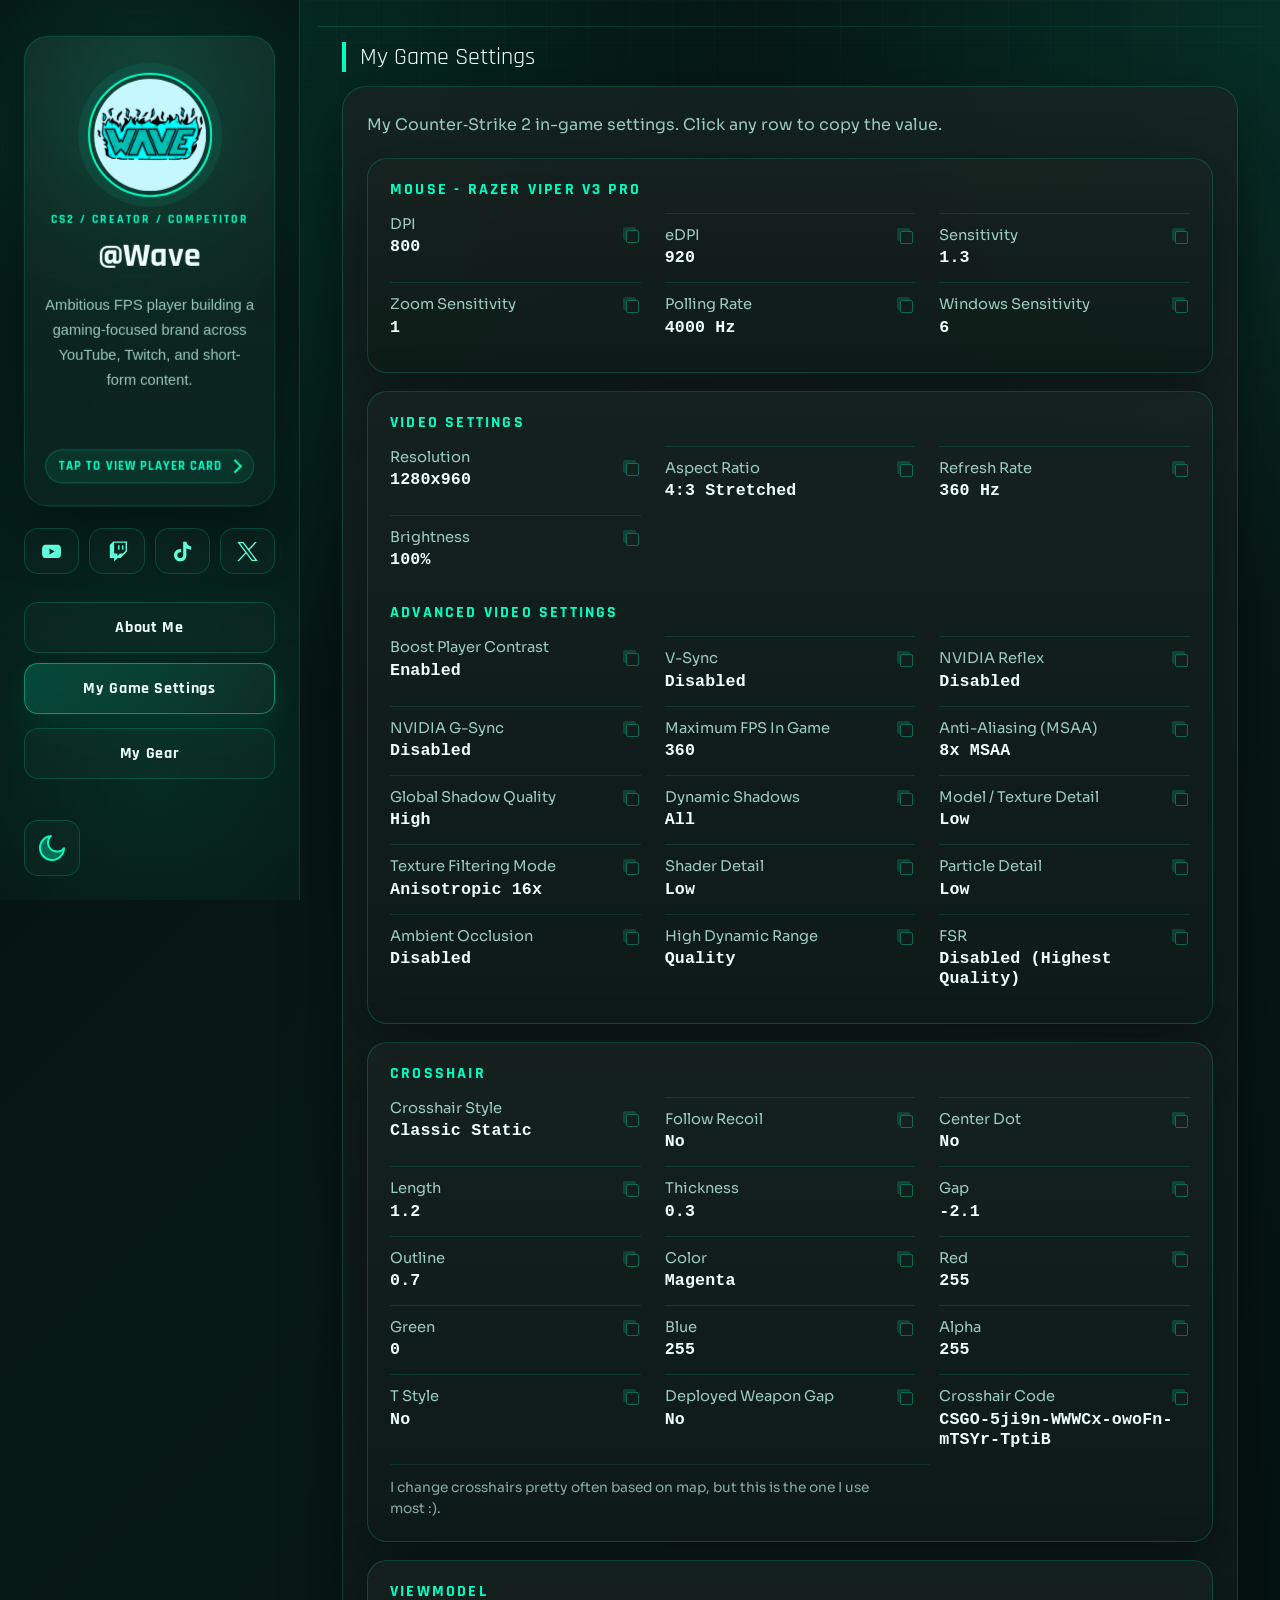
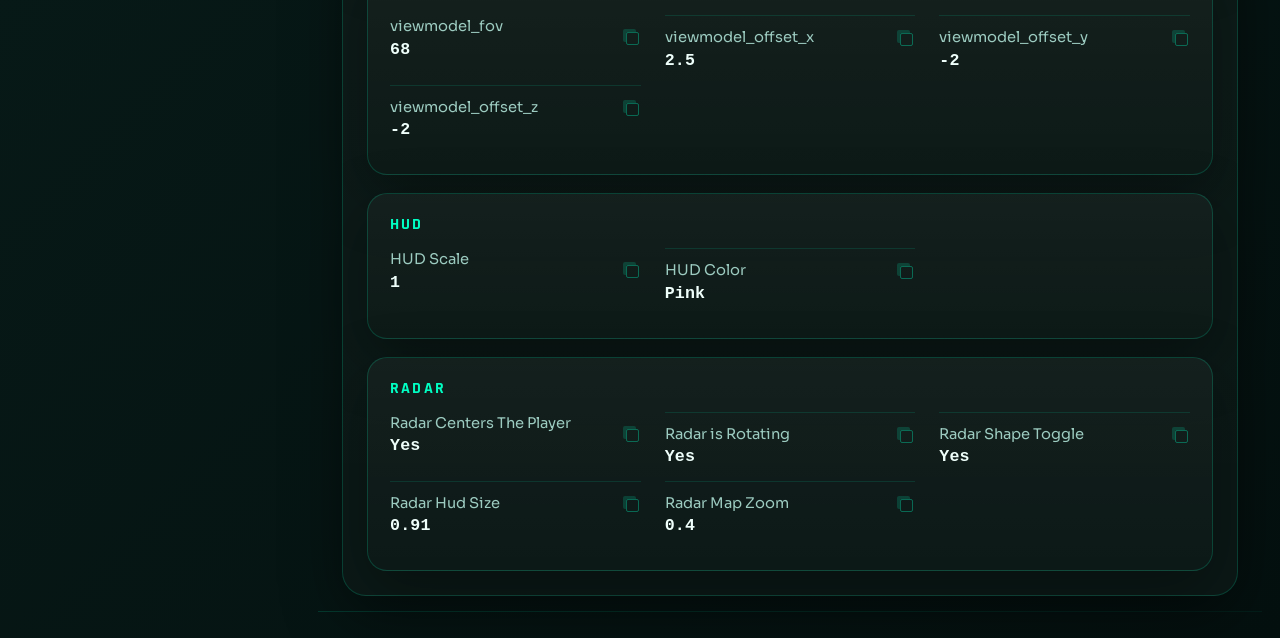
==== commit 146141ca: "Add files via upload" ====
--- a/docs/index.html
+++ b/docs/index.html
@@ -53,10 +53,18 @@
             </button>
 
             <div class="socials">
-                <a href="https://www.youtube.com/@wave7476" target="_blank" rel="noreferrer">YouTube</a>
-                <a href="https://www.twitch.tv/wave_l7" target="_blank" rel="noreferrer">Twitch</a>
-                <a href="https://www.tiktok.com/@wave_l7" target="_blank" rel="noreferrer">TikTok</a>
-                <a href="https://x.com/wave_ll7?s=21&t=BufkbjyhLS3uzWWzU3MtsQ" target="_blank" rel="noreferrer">X</a>
+                <a href="https://www.youtube.com/@wave7476" target="_blank" rel="noreferrer" aria-label="YouTube">
+                    <img class="social-icon" src="YouTube_Icon.svg" alt="" aria-hidden="true">
+                </a>
+                <a href="https://www.twitch.tv/wave_l7" target="_blank" rel="noreferrer" aria-label="Twitch">
+                    <img class="social-icon" src="Twitch_Icon.svg" alt="" aria-hidden="true">
+                </a>
+                <a href="https://www.tiktok.com/@wave_l7" target="_blank" rel="noreferrer" aria-label="TikTok">
+                    <img class="social-icon" src="TikTok_Icon.svg" alt="" aria-hidden="true">
+                </a>
+                <a href="https://x.com/wave_ll7?s=21&t=BufkbjyhLS3uzWWzU3MtsQ" target="_blank" rel="noreferrer" aria-label="X">
+                    <img class="social-icon" src="X_Icon.svg" alt="" aria-hidden="true">
+                </a>
             </div>
 
             <nav class="nav">
@@ -484,10 +492,18 @@
         </main>
 
         <div class="socials socials-mobile">
-            <a href="https://www.youtube.com/@wave7476" target="_blank" rel="noreferrer">YouTube</a>
-            <a href="https://www.twitch.tv/wave_l7" target="_blank" rel="noreferrer">Twitch</a>
-            <a href="https://www.tiktok.com/@wave_l7" target="_blank" rel="noreferrer">TikTok</a>
-            <a href="https://x.com/wave_ll7?s=21&t=BufkbjyhLS3uzWWzU3MtsQ" target="_blank" rel="noreferrer">X</a>
+            <a href="https://www.youtube.com/@wave7476" target="_blank" rel="noreferrer" aria-label="YouTube">
+                <img class="social-icon" src="YouTube_Icon.svg" alt="" aria-hidden="true">
+            </a>
+            <a href="https://www.twitch.tv/wave_l7" target="_blank" rel="noreferrer" aria-label="Twitch">
+                <img class="social-icon" src="Twitch_Icon.svg" alt="" aria-hidden="true">
+            </a>
+            <a href="https://www.tiktok.com/@wave_l7" target="_blank" rel="noreferrer" aria-label="TikTok">
+                <img class="social-icon" src="TikTok_Icon.svg" alt="" aria-hidden="true">
+            </a>
+            <a href="https://x.com/wave_ll7?s=21&t=BufkbjyhLS3uzWWzU3MtsQ" target="_blank" rel="noreferrer" aria-label="X">
+                <img class="social-icon" src="X_Icon.svg" alt="" aria-hidden="true">
+            </a>
         </div>
     </div>
 
--- a/docs/style.css
+++ b/docs/style.css
@@ -170,6 +170,7 @@
     background: transparent;
     cursor: pointer;
     perspective: 1200px;
+    transform-style: preserve-3d;
     text-align: inherit;
 }
 
@@ -177,6 +178,7 @@
     position: relative;
     min-height: 470px;
     transform-style: preserve-3d;
+    will-change: transform;
     transition: transform 0.65s cubic-bezier(0.22, 1, 0.36, 1);
 }
 
@@ -202,7 +204,9 @@
         linear-gradient(180deg, rgba(255, 255, 255, 0.05), rgba(255, 255, 255, 0.02)),
         radial-gradient(circle at 50% 0%, rgba(0, 255, 195, 0.06), transparent 42%);
     box-shadow: var(--shadow);
+    -webkit-backface-visibility: hidden;
     backface-visibility: hidden;
+    transform-style: preserve-3d;
     overflow: hidden;
 }
 
@@ -214,10 +218,11 @@
     align-items: center;
     justify-content: flex-start;
     padding-bottom: 106px;
+    transform: rotateY(0deg) translateZ(1px);
 }
 
 .badge-back {
-    transform: rotateY(180deg);
+    transform: rotateY(180deg) translateZ(1px);
     align-items: stretch;
     justify-content: space-between;
 }
@@ -348,6 +353,14 @@
     transform: rotate(45deg);
 }
 
+.badge-hint,
+.badge-hint::after,
+.timeline-card-front::after,
+.timeline-card-back::after {
+    -webkit-backface-visibility: hidden;
+    backface-visibility: hidden;
+}
+
 .badge-hint-back {
     align-self: flex-start;
     margin-top: auto;
@@ -361,7 +374,7 @@
 
 .socials {
     display: grid;
-    grid-template-columns: 1fr 1fr;
+    grid-template-columns: repeat(4, minmax(0, 1fr));
     gap: 10px;
     position: relative;
 }
@@ -393,11 +406,44 @@
 }
 
 .socials a {
-    padding: 12px 10px;
-    font-family: "Rajdhani", sans-serif;
-    font-size: 0.88rem;
-    font-weight: 700;
-    letter-spacing: 0.04em;
+    min-height: 46px;
+    padding: 0;
+    display: inline-flex;
+    align-items: center;
+    justify-content: center;
+    color: color-mix(in srgb, var(--text) 88%, var(--accent) 12%);
+}
+
+.social-icon {
+    width: 21px;
+    height: 21px;
+    display: block;
+    object-fit: contain;
+    transition: transform 0.2s ease, opacity 0.2s ease, filter 0.2s ease;
+    filter: brightness(0) saturate(100%) invert(85%) sepia(17%) saturate(1223%) hue-rotate(106deg) brightness(101%) contrast(101%);
+}
+
+body:not(.dark) .socials a {
+    color: rgba(0, 114, 91, 0.84);
+}
+
+body:not(.dark) .social-icon {
+    filter: brightness(0) saturate(100%) invert(28%) sepia(31%) saturate(1362%) hue-rotate(130deg) brightness(95%) contrast(96%);
+}
+
+body:not(.dark) .socials a:hover {
+    color: rgba(0, 114, 91, 0.96);
+}
+
+.socials a:hover .social-icon,
+.socials a:focus-visible .social-icon {
+    transform: scale(1.06);
+    opacity: 0.96;
+}
+
+body:not(.dark) .socials a:hover .social-icon,
+body:not(.dark) .socials a:focus-visible .social-icon {
+    filter: brightness(0) saturate(100%) invert(22%) sepia(28%) saturate(1766%) hue-rotate(136deg) brightness(93%) contrast(97%);
 }
 
 .socials a:hover,
@@ -446,6 +492,7 @@
 #themeToggle {
     position: fixed;
     left: var(--theme-toggle-left, 24px);
+    right: var(--theme-toggle-right, auto);
     bottom: var(--theme-toggle-bottom, 24px);
     width: var(--theme-toggle-size, 56px);
     height: var(--theme-toggle-size, 56px);
@@ -1488,6 +1535,7 @@
     background: transparent;
     cursor: pointer;
     perspective: 1200px;
+    transform-style: preserve-3d;
     text-align: left;
     color: inherit;
     font: inherit;
@@ -1497,6 +1545,7 @@
     position: relative;
     min-height: 122px;
     transform-style: preserve-3d;
+    will-change: transform;
     transition: transform 0.6s cubic-bezier(0.22, 1, 0.36, 1);
 }
 
@@ -1515,10 +1564,16 @@
 .timeline-card-back {
     position: absolute;
     inset: 0;
+    -webkit-backface-visibility: hidden;
     backface-visibility: hidden;
+    transform-style: preserve-3d;
     display: flex;
     flex-direction: column;
     justify-content: center;
+}
+
+.timeline-card-front {
+    transform: rotateY(0deg) translateZ(1px);
 }
 
 .timeline-card-front::after,
@@ -1545,11 +1600,11 @@
 }
 
 .timeline-card-front::after {
-    transform: rotate(45deg);
+    transform: rotate(45deg) translateZ(1px);
 }
 
 .timeline-card-back {
-    transform: rotateY(180deg);
+    transform: rotateY(180deg) translateZ(1px);
     align-items: flex-start;
     gap: 8px;
     background:
@@ -1560,7 +1615,7 @@
 }
 
 .timeline-card-back::after {
-    transform: rotate(225deg);
+    transform: rotate(225deg) translateZ(1px);
 }
 
 .timeline-card-flip:hover .timeline-card-front::after,
@@ -2078,7 +2133,7 @@
 
     .socials-mobile {
         display: grid;
-        grid-template-columns: repeat(2, minmax(0, 1fr));
+        grid-template-columns: repeat(4, minmax(0, 1fr));
         gap: 10px;
         padding: 14px 24px 24px;
         margin-top: 0;
@@ -2088,8 +2143,7 @@
     }
 
     .socials-mobile a {
-        padding: 11px 10px;
-        text-align: center;
+        min-height: 46px;
     }
 
     .about-panel {
@@ -2181,10 +2235,6 @@
         margin-top: 12px;
     }
 
-    .socials {
-        grid-template-columns: 1fr;
-    }
-
     .panel,
     .settings-group {
         padding: 18px;
@@ -2236,7 +2286,8 @@
     }
 
     #themeToggle {
-        left: 16px;
+        left: auto;
+        right: 16px;
         bottom: 16px;
     }
 
